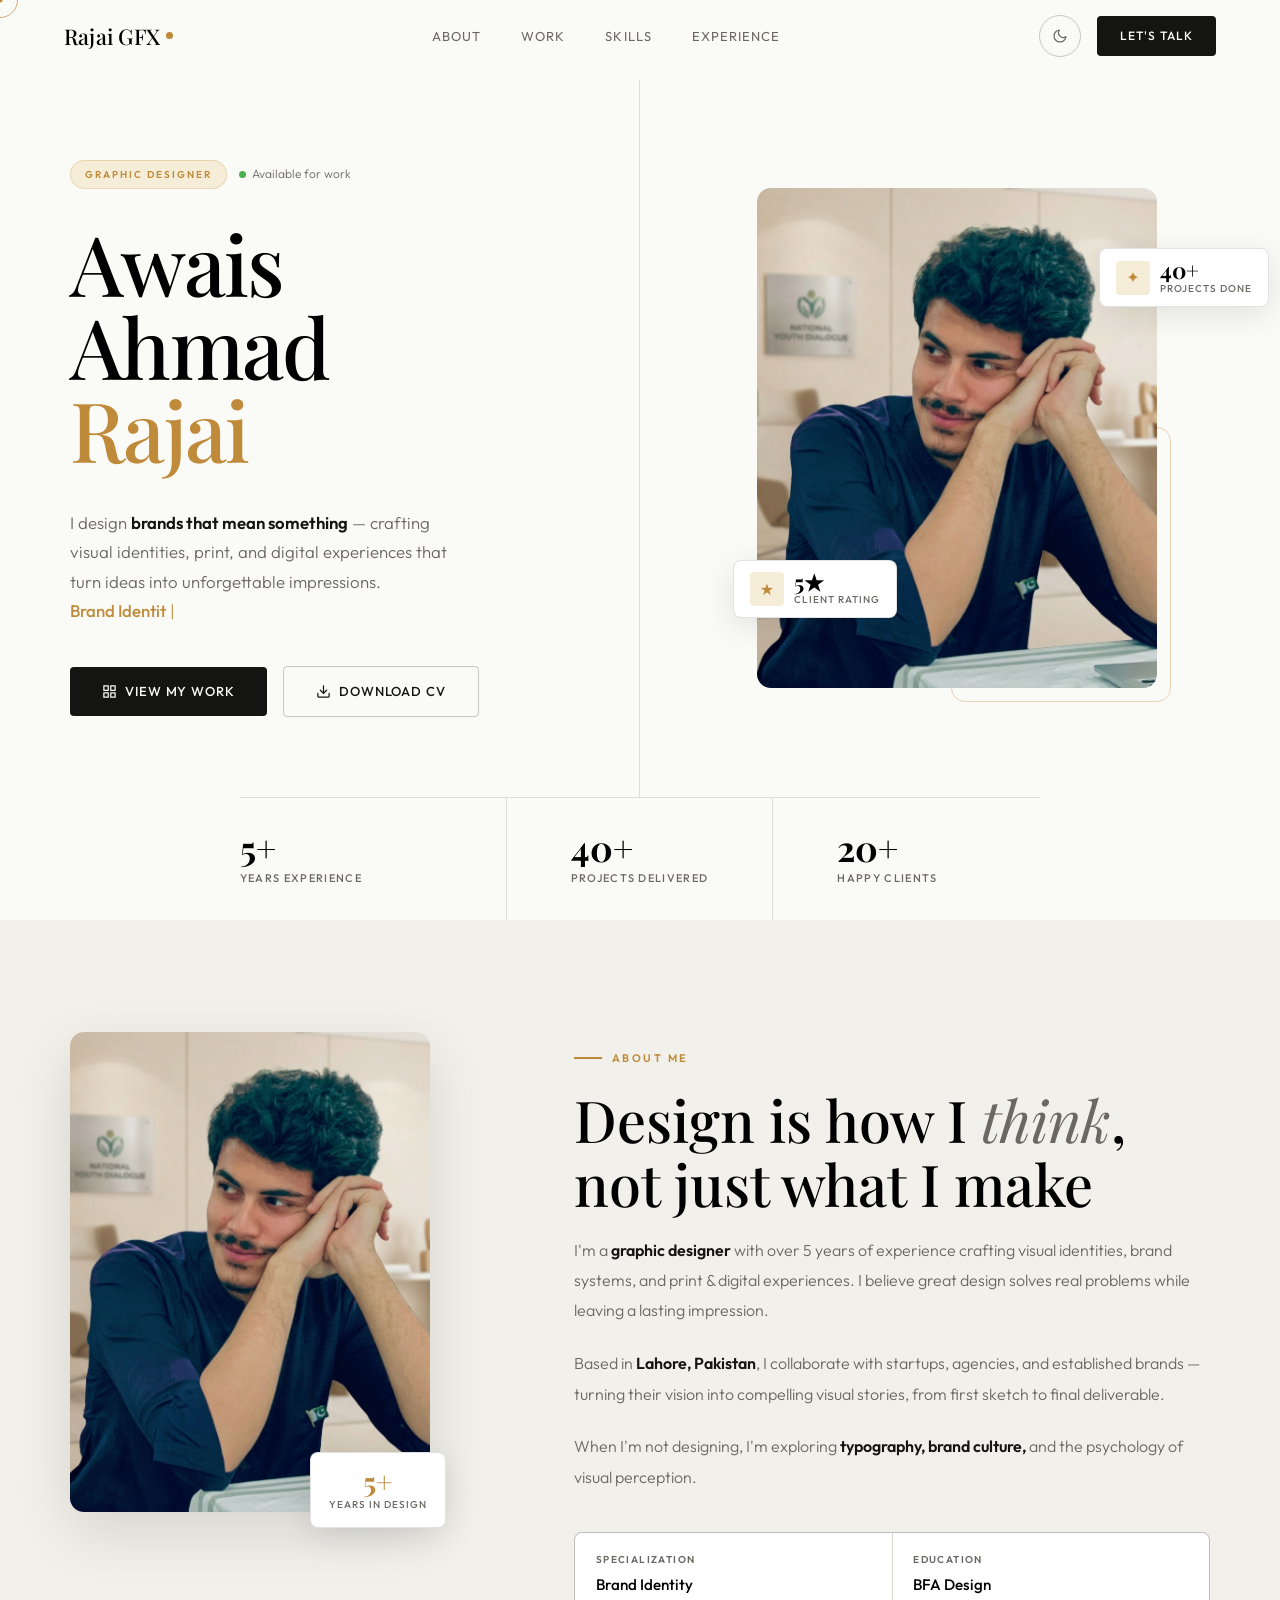
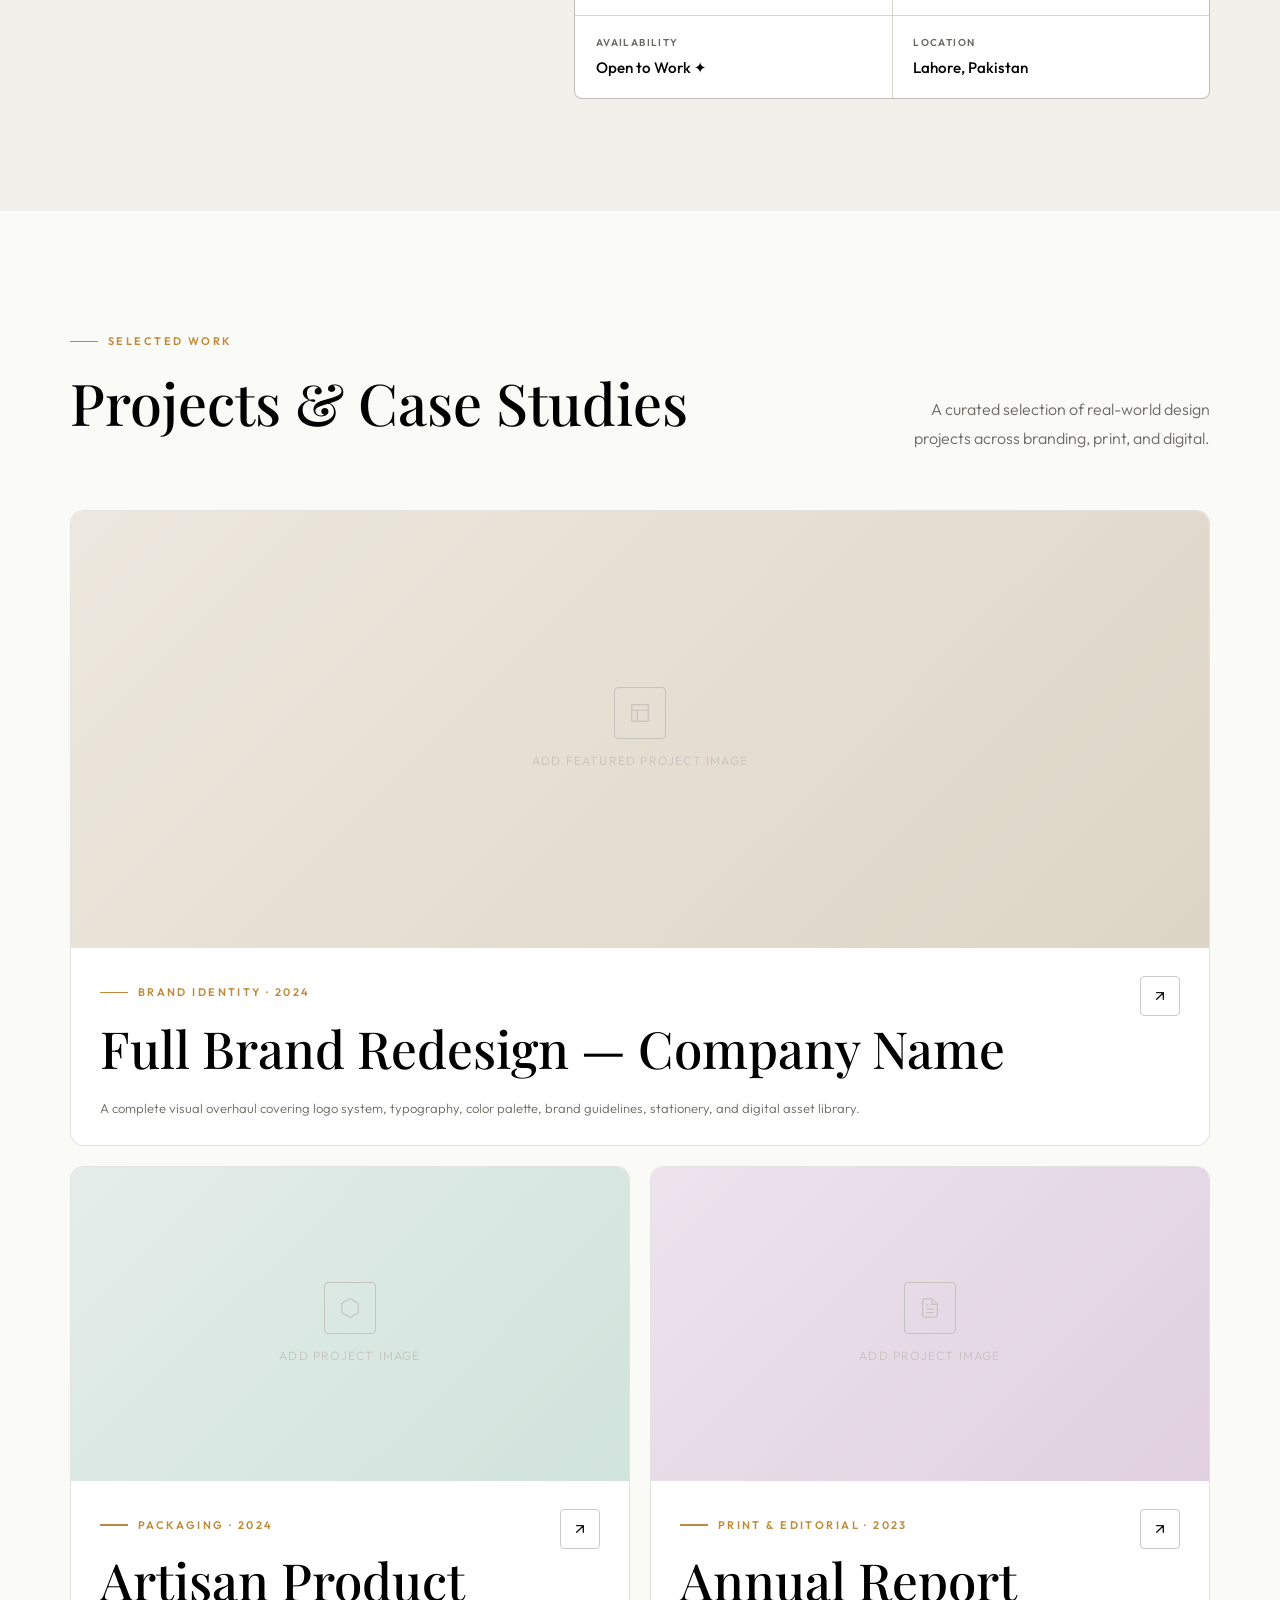
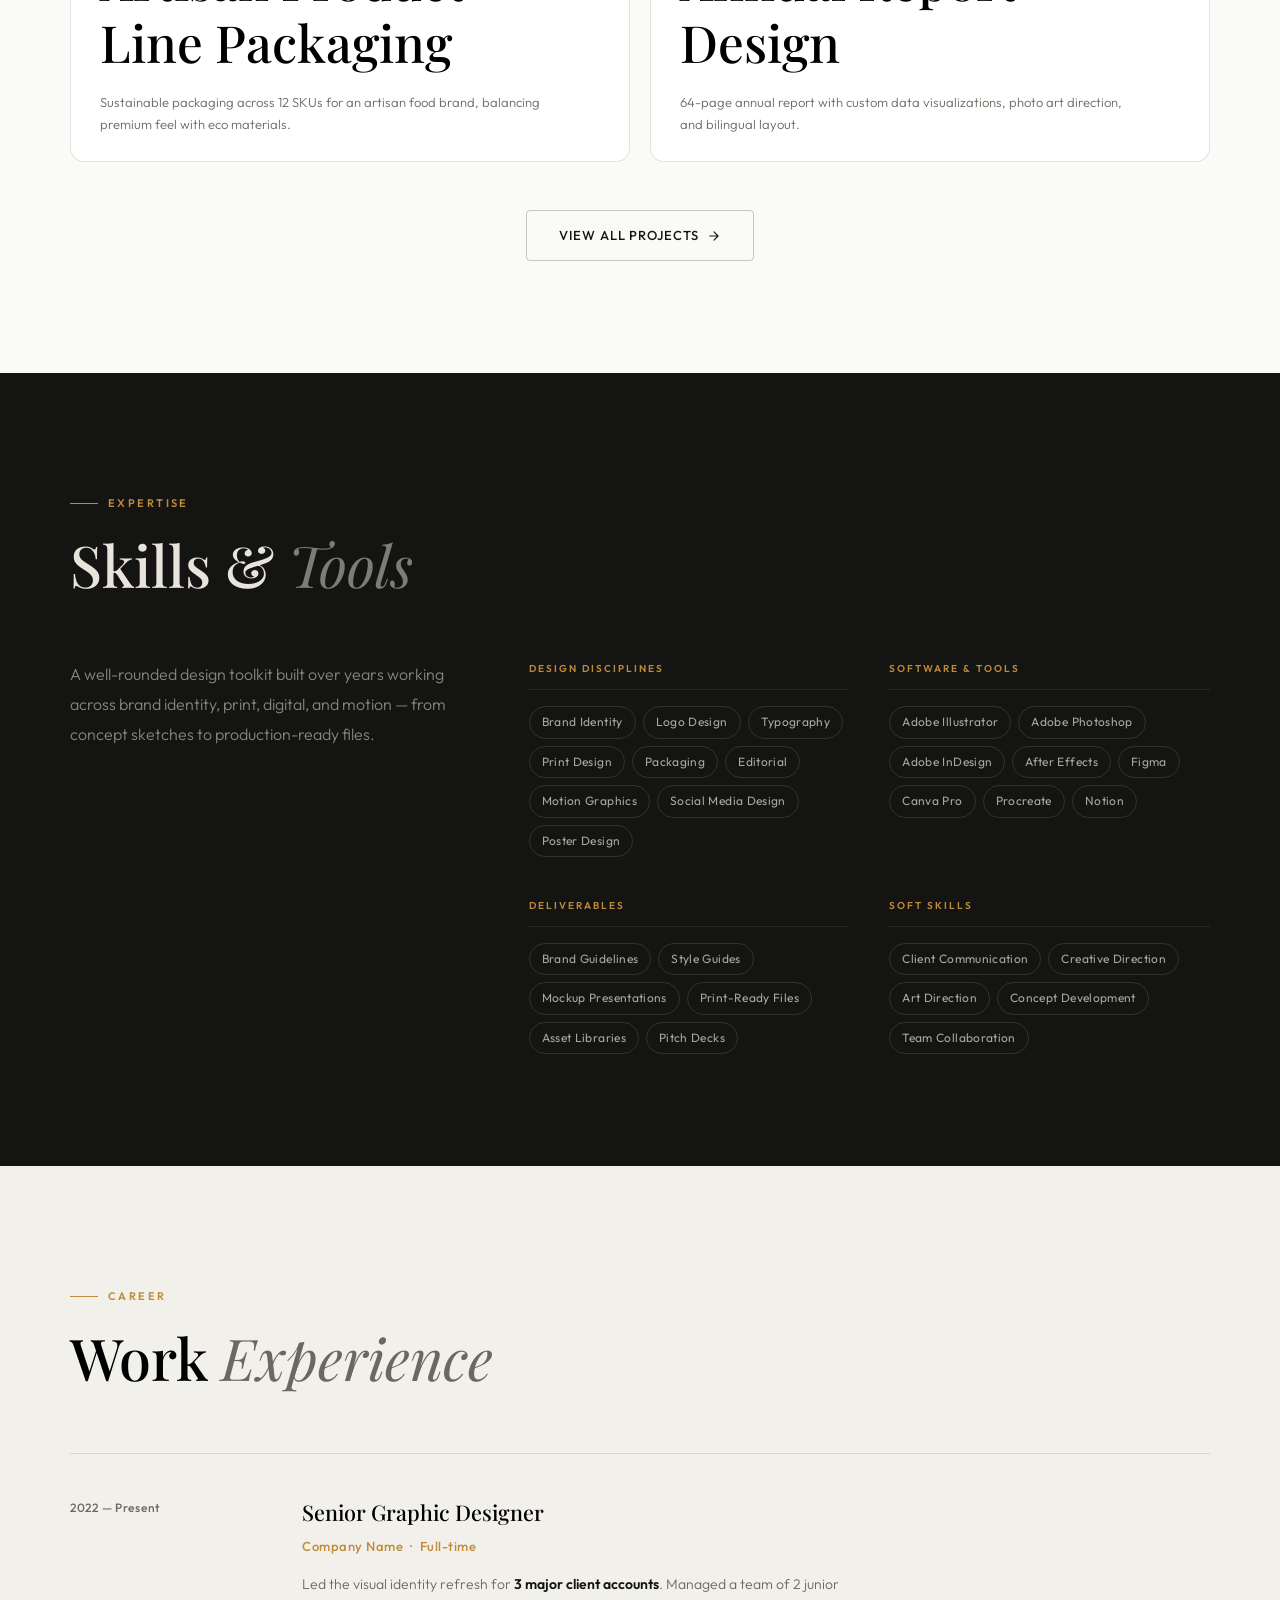
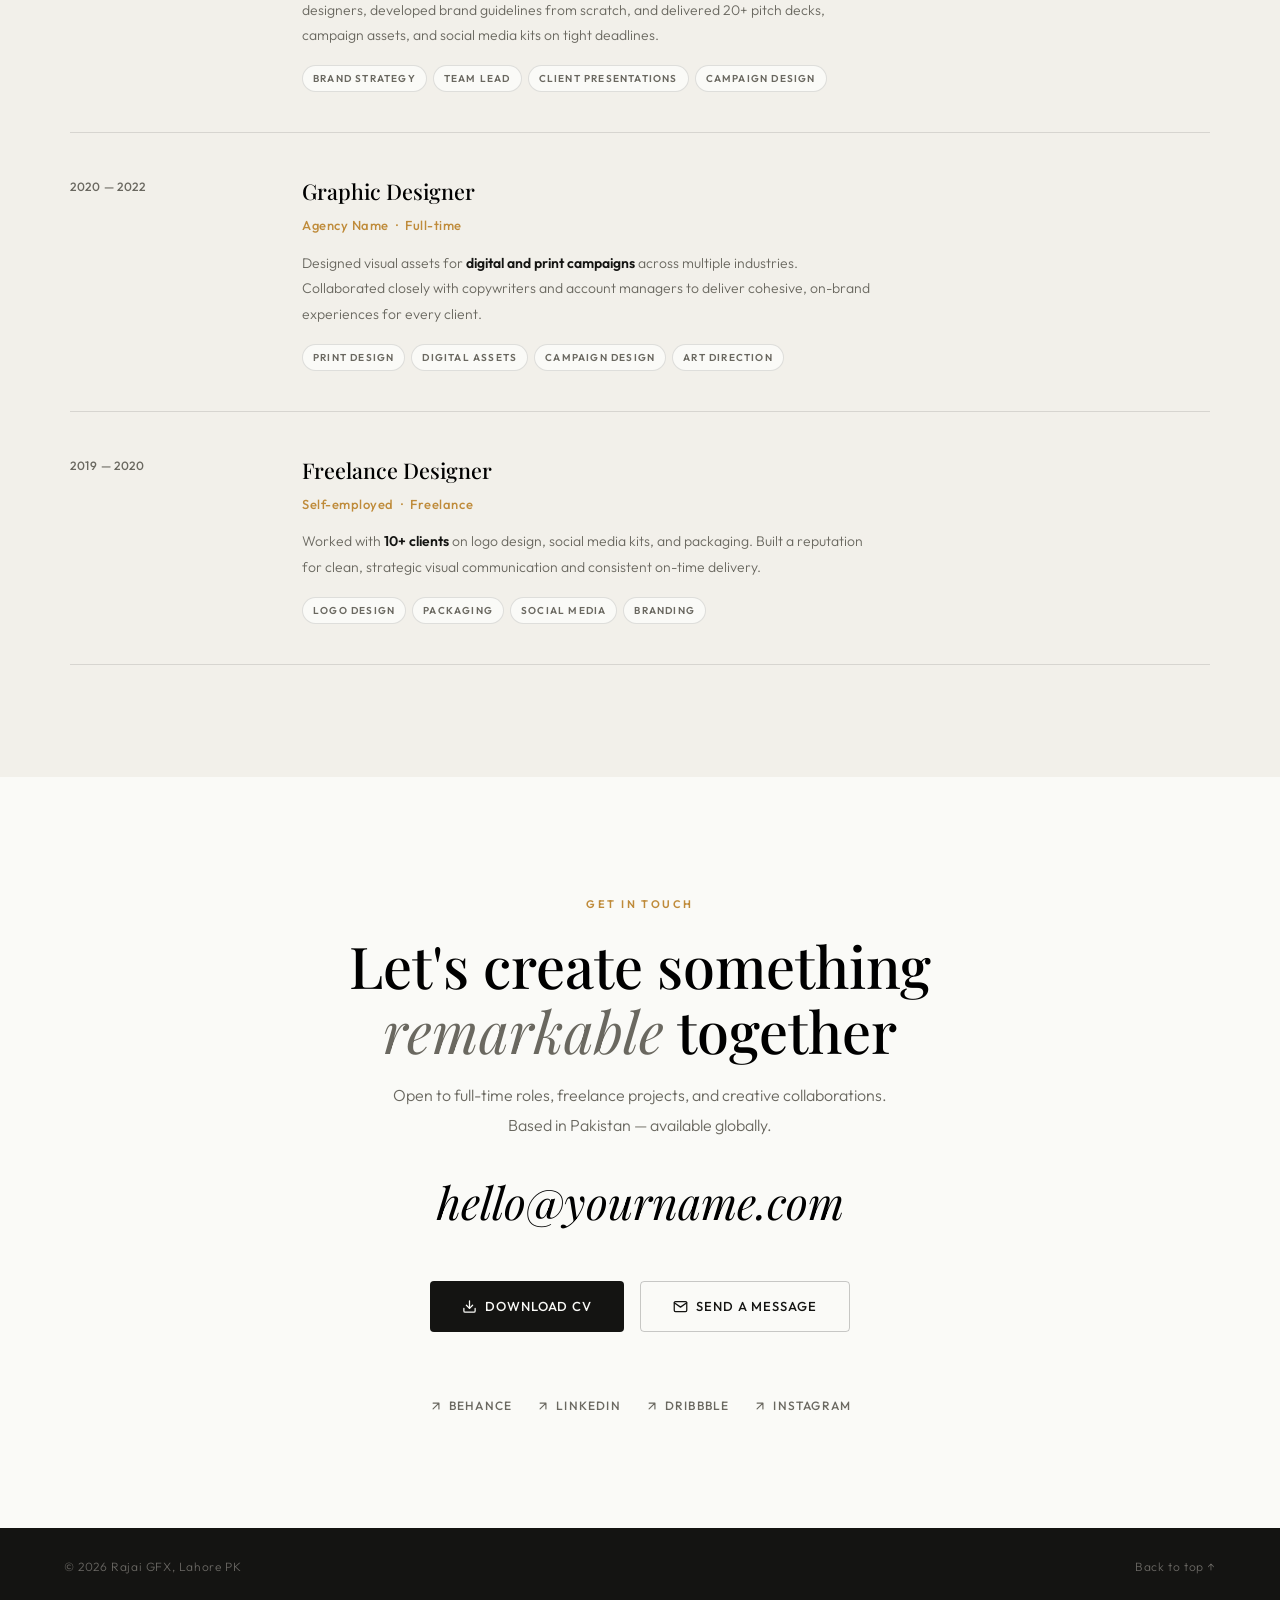
==== index.html @ 3e683891 "Add files via upload" ====
<!DOCTYPE html>
<html lang="en" data-theme="light">
<head>
  <meta charset="UTF-8" />
  <meta name="viewport" content="width=device-width, initial-scale=1.0" />
  <meta name="description" content="Portfolio of Rajai GFX — Graphic Designer specializing in Brand Identity, Print & Digital Design." />
  <title>Rajai GFX</title>
  <link rel="stylesheet" href="css/style.css" />
  <!-- Theme applied before paint to avoid flash -->
  <script>
    (function() {
      var saved = localStorage.getItem('portfolio-theme');
      var theme = saved || (window.matchMedia('(prefers-color-scheme: dark)').matches ? 'dark' : 'light');
      document.documentElement.setAttribute('data-theme', theme);
    })();
  </script>
</head>
<body>

  <!-- ── CUSTOM CURSOR ── -->
  <div class="cursor-ring" id="cursor-ring"></div>
  <div class="cursor-dot"  id="cursor-dot"></div>

  <!-- ── MOBILE NAV DRAWER ── -->
  <div class="mobile-nav" id="mobile-nav" role="dialog" aria-label="Navigation Menu">
    <a href="#about">About</a>
    <a href="#projects">Work</a>
    <a href="#skills">Skills</a>
    <a href="#experience">Experience</a>
    <a href="#contact">Contact</a>
  </div>

  <!-- ════════════════════════════════
       NAVBAR
  ════════════════════════════════ -->
  <nav id="navbar" role="navigation" aria-label="Main Navigation">
    <a href="#hero" class="nav-logo">
      Rajai GFX <span class="nav-logo-dot"></span>
    </a>

    <ul class="nav-links">
      <li><a href="#about">About</a></li>
      <li><a href="#projects">Work</a></li>
      <li><a href="#skills">Skills</a></li>
      <li><a href="#experience">Experience</a></li>
    </ul>

    <div class="nav-right">
      <!-- Dark / Light Toggle -->
      <button class="theme-toggle" id="theme-toggle" aria-label="Toggle dark and light mode">
        <!-- Sun icon (shown in dark mode to switch to light) -->
        <svg class="icon-sun" xmlns="http://www.w3.org/2000/svg" width="17" height="17"
          viewBox="0 0 24 24" fill="none" stroke="currentColor" stroke-width="1.8"
          stroke-linecap="round" stroke-linejoin="round">
          <circle cx="12" cy="12" r="5"/>
          <line x1="12" y1="1"  x2="12" y2="3"/>
          <line x1="12" y1="21" x2="12" y2="23"/>
          <line x1="4.22" y1="4.22"  x2="5.64" y2="5.64"/>
          <line x1="18.36" y1="18.36" x2="19.78" y2="19.78"/>
          <line x1="1"  y1="12" x2="3"  y2="12"/>
          <line x1="21" y1="12" x2="23" y2="12"/>
          <line x1="4.22" y1="19.78" x2="5.64" y2="18.36"/>
          <line x1="18.36" y1="5.64" x2="19.78" y2="4.22"/>
        </svg>
        <!-- Moon icon (shown in light mode to switch to dark) -->
        <svg class="icon-moon" xmlns="http://www.w3.org/2000/svg" width="16" height="16"
          viewBox="0 0 24 24" fill="none" stroke="currentColor" stroke-width="1.8"
          stroke-linecap="round" stroke-linejoin="round">
          <path d="M21 12.79A9 9 0 1 1 11.21 3 7 7 0 0 0 21 12.79z"/>
        </svg>
      </button>

      <a href="#contact" class="nav-cta">Let's Talk</a>

      <!-- Hamburger (mobile only) -->
      <button class="hamburger" id="hamburger" aria-label="Open navigation menu">
        <span></span>
        <span></span>
        <span></span>
      </button>
    </div>
  </nav>


  <!-- ════════════════════════════════
       HERO
  ════════════════════════════════ -->
  <section id="hero">
    <div class="hero-grid">

      <!-- Left: Content -->
      <div class="hero-content">
        <div class="hero-eyebrow">
          <span class="hero-badge">Graphic Designer</span>
          <span class="hero-available">
            <span class="hero-available-dot"></span>
            Available for work
          </span>
        </div>

        <h1 class="hero-name">
          Awais<br />
          Ahmad<br/>
          <span style="color:var(--accent);">Rajai</span>
        </h1>

        <p class="hero-role">
          <br/>I design <strong>brands that mean something</strong> —
          crafting visual identities, print, and digital experiences
          that turn ideas into unforgettable impressions.<br />
          <span id="hero-role-typed" style="color:var(--accent); font-weight:500;"></span>
          <span style="color:var(--accent); animation: blink 1s step-end infinite;">|</span>
        </p>

        <div class="hero-actions">
          <a href="projects/all-projects.html" class="btn-solid">
            <svg xmlns="http://www.w3.org/2000/svg" width="15" height="15" viewBox="0 0 24 24"
              fill="none" stroke="currentColor" stroke-width="2" stroke-linecap="round" stroke-linejoin="round">
              <rect x="3" y="3" width="7" height="7"/><rect x="14" y="3" width="7" height="7"/>
              <rect x="14" y="14" width="7" height="7"/><rect x="3" y="14" width="7" height="7"/>
            </svg>
            View My Work
          </a>
          <a href="YOUR_CV_LINK_HERE" class="btn-outline" download>
            <svg xmlns="http://www.w3.org/2000/svg" width="15" height="15" viewBox="0 0 24 24"
              fill="none" stroke="currentColor" stroke-width="2" stroke-linecap="round" stroke-linejoin="round">
              <path d="M21 15v4a2 2 0 0 1-2 2H5a2 2 0 0 1-2-2v-4"/>
              <polyline points="7 10 12 15 17 10"/>
              <line x1="12" y1="15" x2="12" y2="3"/>
            </svg>
            Download CV
          </a>
        </div>
      </div>

      <!-- Right: Visual + floating chips -->
      <div class="hero-visual">
        <div class="hero-photo-frame">
          <!-- Floating chip: top right -->
          <div class="hero-chip hero-chip-top">
            <div class="chip-icon">✦</div>
            <div>
              <div class="chip-number">40+</div>
              <div class="chip-label">Projects Done</div>
            </div>
          </div>

          <!-- Photo box -->
          <div class="hero-photo-box">
            <img src="images/hero-img.png" alt="Rajai's Image" style="width:100%;height:100%;object-fit:cover;">
          </div>

          <!-- Floating chip: bottom left -->
          <div class="hero-chip hero-chip-bottom">
            <div class="chip-icon">★</div>
            <div>
              <div class="chip-number">5★</div>
              <div class="chip-label">Client Rating</div>
            </div>
          </div>
        </div>
      </div>

    </div><!-- /.hero-grid -->

    <!-- Stats strip below grid -->
    <div class="hero-stats">
      <div class="hero-stat-item">
        <div class="stat-number" data-target="5" data-suffix="+">0+</div>
        <div class="stat-label">Years Experience</div>
      </div>
      <div class="hero-stat-item">
        <div class="stat-number" data-target="40" data-suffix="+">0+</div>
        <div class="stat-label">Projects Delivered</div>
      </div>
      <div class="hero-stat-item">
        <div class="stat-number" data-target="20" data-suffix="+">0+</div>
        <div class="stat-label">Happy Clients</div>
      </div>
    </div>
  </section>


  <!-- ════════════════════════════════
       ABOUT
  ════════════════════════════════ -->
  <section id="about">
    <div class="container">
      <div class="about-grid">

        <!-- Photo -->
        <div class="about-photo-wrap reveal">
          <div class="about-photo-img">
            <img src="images/hero-img.png" alt="About Your Name" style="width:100%;height:100%;object-fit:cover;">
          </div>
          <div class="about-photo-badge">
            <div class="big-num">5+</div>
            <div class="small-label">Years in Design</div>
          </div>
        </div>

        <!-- Text -->
        <div class="about-text-block">
          <div class="section-eyebrow reveal">About Me</div>
          <h2 class="section-heading reveal">
            Design is how I <em>think</em>,<br />not just what I make
          </h2>

          <p class="about-para reveal">
            I'm a <strong>graphic designer</strong> with over 5 years of experience crafting
            visual identities, brand systems, and print &amp; digital experiences.
            I believe great design solves real problems while leaving a lasting impression.
          </p>
          <p class="about-para reveal">
            Based in <strong>Lahore, Pakistan</strong>, I collaborate with startups, agencies, and
            established brands — turning their vision into compelling visual stories,
            from first sketch to final deliverable.
          </p>
          <p class="about-para reveal">
            When I'm not designing, I'm exploring <strong>typography, brand culture,</strong>
            and the psychology of visual perception.
          </p>

          <div class="about-highlights reveal-group">
            <div class="about-highlight reveal">
              <div class="ah-label">Specialization</div>
              <div class="ah-value">Brand Identity</div>
            </div>
            <div class="about-highlight reveal">
              <div class="ah-label">Education</div>
              <div class="ah-value">BFA Design</div>
            </div>
            <div class="about-highlight reveal">
              <div class="ah-label">Availability</div>
              <div class="ah-value">Open to Work ✦</div>
            </div>
            <div class="about-highlight reveal">
              <div class="ah-label">Location</div>
              <div class="ah-value">Lahore, Pakistan</div>
            </div>
          </div>
        </div>

      </div>
    </div>
  </section>


  <!-- ════════════════════════════════
       PROJECTS
  ════════════════════════════════ -->
  <section id="projects">
    <div class="container">
      <div class="projects-header">
        <div>
          <div class="section-eyebrow reveal">Selected Work</div>
          <h2 class="section-heading reveal">Projects &amp; Case Studies</h2>
        </div>
        <p class="section-sub reveal" style="max-width:320px; text-align:right;">
          A curated selection of real-world design projects across branding, print, and digital.
        </p>
      </div>

      <div class="projects-grid reveal-group">

        <!-- ── FEATURED PROJECT ── -->
        <div class="project-card project-card-featured reveal">
          <div class="project-thumb">
            <!-- REPLACE with: <img src="images/project1.jpg" alt="Project 1"> -->
            <div class="project-thumb-inner" style="background:linear-gradient(135deg,#EDE8DF,#DDD5C5);">
              <div class="project-thumb-icon">
                <svg xmlns="http://www.w3.org/2000/svg" width="22" height="22" viewBox="0 0 24 24"
                  fill="none" stroke="currentColor" stroke-width="1.3">
                  <rect x="3" y="3" width="18" height="18"/><path d="M3 9h18M9 21V9"/>
                </svg>
              </div>
              Add Featured Project Image
            </div>
            <div class="project-thumb-overlay"></div>
          </div>
          <div class="project-body">
            <div>
              <div class="project-category">Brand Identity · 2024</div>
              <div class="project-title">Full Brand Redesign — Company Name</div>
              <p class="project-desc">
                A complete visual overhaul covering logo system, typography, color palette,
                brand guidelines, stationery, and digital asset library.
              </p>
            </div>
            <div class="project-arrow-btn" aria-label="View project">
              <svg xmlns="http://www.w3.org/2000/svg" width="16" height="16" viewBox="0 0 24 24"
                fill="none" stroke="currentColor" stroke-width="2" stroke-linecap="round" stroke-linejoin="round">
                <path d="M7 17L17 7M7 7h10v10"/>
              </svg>
            </div>
          </div>
        </div>

        <!-- ── PROJECT 2 ── -->
        <div class="project-card reveal">
          <div class="project-thumb">
            <div class="project-thumb-inner" style="background:linear-gradient(135deg,#E4EDEA,#D0E3DC);">
              <div class="project-thumb-icon">
                <svg xmlns="http://www.w3.org/2000/svg" width="22" height="22" viewBox="0 0 24 24"
                  fill="none" stroke="currentColor" stroke-width="1.3">
                  <path d="M21 16V8a2 2 0 0 0-1-1.73l-7-4a2 2 0 0 0-2 0l-7 4A2 2 0 0 0 3 8v8a2 2 0 0 0 1 1.73l7 4a2 2 0 0 0 2 0l7-4A2 2 0 0 0 21 16z"/>
                </svg>
              </div>
              Add Project Image
            </div>
            <div class="project-thumb-overlay"></div>
          </div>
          <div class="project-body">
            <div>
              <div class="project-category">Packaging · 2024</div>
              <div class="project-title">Artisan Product Line Packaging</div>
              <p class="project-desc">Sustainable packaging across 12 SKUs for an artisan food brand, balancing premium feel with eco materials.</p>
            </div>
            <div class="project-arrow-btn" aria-label="View project">
              <svg xmlns="http://www.w3.org/2000/svg" width="16" height="16" viewBox="0 0 24 24"
                fill="none" stroke="currentColor" stroke-width="2" stroke-linecap="round" stroke-linejoin="round">
                <path d="M7 17L17 7M7 7h10v10"/>
              </svg>
            </div>
          </div>
        </div>

        <!-- ── PROJECT 3 ── -->
        <div class="project-card reveal">
          <div class="project-thumb">
            <div class="project-thumb-inner" style="background:linear-gradient(135deg,#EDE3ED,#E0D0E0);">
              <div class="project-thumb-icon">
                <svg xmlns="http://www.w3.org/2000/svg" width="22" height="22" viewBox="0 0 24 24"
                  fill="none" stroke="currentColor" stroke-width="1.3">
                  <path d="M14 2H6a2 2 0 0 0-2 2v16a2 2 0 0 0 2 2h12a2 2 0 0 0 2-2V8z"/>
                  <polyline points="14 2 14 8 20 8"/>
                  <line x1="16" y1="13" x2="8" y2="13"/>
                  <line x1="16" y1="17" x2="8" y2="17"/>
                  <polyline points="10 9 9 9 8 9"/>
                </svg>
              </div>
              Add Project Image
            </div>
            <div class="project-thumb-overlay"></div>
          </div>
          <div class="project-body">
            <div>
              <div class="project-category">Print &amp; Editorial · 2023</div>
              <div class="project-title">Annual Report Design</div>
              <p class="project-desc">64-page annual report with custom data visualizations, photo art direction, and bilingual layout.</p>
            </div>
            <div class="project-arrow-btn" aria-label="View project">
              <svg xmlns="http://www.w3.org/2000/svg" width="16" height="16" viewBox="0 0 24 24"
                fill="none" stroke="currentColor" stroke-width="2" stroke-linecap="round" stroke-linejoin="round">
                <path d="M7 17L17 7M7 7h10v10"/>
              </svg>
            </div>
          </div>
        </div>

      </div><!-- /.projects-grid -->

      <div class="projects-more-action reveal">
        <a href="projects/all-projects.html" class="btn-outline">
          View All Projects
          <svg xmlns="http://www.w3.org/2000/svg" width="14" height="14" viewBox="0 0 24 24"
            fill="none" stroke="currentColor" stroke-width="2" stroke-linecap="round" stroke-linejoin="round">
            <path d="M5 12h14M12 5l7 7-7 7"/>
          </svg>
        </a>
      </div>

    </div>
  </section>


  <!-- ════════════════════════════════
       SKILLS
  ════════════════════════════════ -->
  <section id="skills">
    <div class="container">
      <div class="section-eyebrow reveal">Expertise</div>
      <h2 class="section-heading reveal">Skills &amp; <em>Tools</em></h2>

      <div class="skills-layout">
        <div class="skills-intro-block">
          <p class="section-sub reveal" style="color:rgba(232,228,220,0.55);">
            A well-rounded design toolkit built over years working across brand identity,
            print, digital, and motion — from concept sketches to production-ready files.
          </p>
        </div>

        <div class="skills-tool-grid reveal-group">

          <div class="reveal">
            <div class="skill-group-title">Design Disciplines</div>
            <div class="skill-tags">
              <span class="skill-tag">Brand Identity</span>
              <span class="skill-tag">Logo Design</span>
              <span class="skill-tag">Typography</span>
              <span class="skill-tag">Print Design</span>
              <span class="skill-tag">Packaging</span>
              <span class="skill-tag">Editorial</span>
              <span class="skill-tag">Motion Graphics</span>
              <span class="skill-tag">Social Media Design</span>
              <span class="skill-tag">Poster Design</span>
            </div>
          </div>

          <div class="reveal">
            <div class="skill-group-title">Software &amp; Tools</div>
            <div class="skill-tags">
              <span class="skill-tag">Adobe Illustrator</span>
              <span class="skill-tag">Adobe Photoshop</span>
              <span class="skill-tag">Adobe InDesign</span>
              <span class="skill-tag">After Effects</span>
              <span class="skill-tag">Figma</span>
              <span class="skill-tag">Canva Pro</span>
              <span class="skill-tag">Procreate</span>
              <span class="skill-tag">Notion</span>
            </div>
          </div>

          <div class="reveal">
            <div class="skill-group-title">Deliverables</div>
            <div class="skill-tags">
              <span class="skill-tag">Brand Guidelines</span>
              <span class="skill-tag">Style Guides</span>
              <span class="skill-tag">Mockup Presentations</span>
              <span class="skill-tag">Print-Ready Files</span>
              <span class="skill-tag">Asset Libraries</span>
              <span class="skill-tag">Pitch Decks</span>
            </div>
          </div>

          <div class="reveal">
            <div class="skill-group-title">Soft Skills</div>
            <div class="skill-tags">
              <span class="skill-tag">Client Communication</span>
              <span class="skill-tag">Creative Direction</span>
              <span class="skill-tag">Art Direction</span>
              <span class="skill-tag">Concept Development</span>
              <span class="skill-tag">Team Collaboration</span>
            </div>
          </div>

        </div>
      </div>
    </div>
  </section>


  <!-- ════════════════════════════════
       EXPERIENCE
  ════════════════════════════════ -->
  <section id="experience">
    <div class="container">
      <div class="section-eyebrow reveal">Career</div>
      <h2 class="section-heading reveal">Work <em>Experience</em></h2>

      <div class="exp-list">

        <div class="exp-item reveal">
          <div class="exp-date">2022 — Present</div>
          <div>
            <div class="exp-role">Senior Graphic Designer</div>
            <div class="exp-company">Company Name &nbsp;·&nbsp; Full-time</div>
            <p class="exp-desc">
              Led the visual identity refresh for <strong>3 major client accounts</strong>.
              Managed a team of 2 junior designers, developed brand guidelines from scratch,
              and delivered 20+ pitch decks, campaign assets, and social media kits on tight deadlines.
            </p>
            <div class="exp-tags">
              <span class="exp-tag">Brand Strategy</span>
              <span class="exp-tag">Team Lead</span>
              <span class="exp-tag">Client Presentations</span>
              <span class="exp-tag">Campaign Design</span>
            </div>
          </div>
        </div>

        <div class="exp-item reveal">
          <div class="exp-date">2020 — 2022</div>
          <div>
            <div class="exp-role">Graphic Designer</div>
            <div class="exp-company">Agency Name &nbsp;·&nbsp; Full-time</div>
            <p class="exp-desc">
              Designed visual assets for <strong>digital and print campaigns</strong> across
              multiple industries. Collaborated closely with copywriters and account managers
              to deliver cohesive, on-brand experiences for every client.
            </p>
            <div class="exp-tags">
              <span class="exp-tag">Print Design</span>
              <span class="exp-tag">Digital Assets</span>
              <span class="exp-tag">Campaign Design</span>
              <span class="exp-tag">Art Direction</span>
            </div>
          </div>
        </div>

        <div class="exp-item reveal">
          <div class="exp-date">2019 — 2020</div>
          <div>
            <div class="exp-role">Freelance Designer</div>
            <div class="exp-company">Self-employed &nbsp;·&nbsp; Freelance</div>
            <p class="exp-desc">
              Worked with <strong>10+ clients</strong> on logo design, social media kits, and
              packaging. Built a reputation for clean, strategic visual communication
              and consistent on-time delivery.
            </p>
            <div class="exp-tags">
              <span class="exp-tag">Logo Design</span>
              <span class="exp-tag">Packaging</span>
              <span class="exp-tag">Social Media</span>
              <span class="exp-tag">Branding</span>
            </div>
          </div>
        </div>

      </div>
    </div>
  </section>


  <!-- ════════════════════════════════
       CONTACT
  ════════════════════════════════ -->
  <section id="contact">
    <div class="container">
      <div class="section-eyebrow reveal">Get In Touch</div>
      <h2 class="section-heading reveal" style="text-align:center;">
        Let's create something<br /><em>remarkable</em> together
      </h2>
      <p class="section-sub reveal" style="text-align:center; margin: 0.75rem auto 0;">
        Open to full-time roles, freelance projects, and creative collaborations.
        Based in Pakistan — available globally.
      </p>

      <a href="mailto:hello@yourname.com" class="contact-email-link reveal">
        hello@yourname.com
      </a>

      <div class="contact-actions reveal">
        <a href="YOUR_CV_LINK_HERE" class="btn-solid" download>
          <svg xmlns="http://www.w3.org/2000/svg" width="15" height="15" viewBox="0 0 24 24"
            fill="none" stroke="currentColor" stroke-width="2" stroke-linecap="round" stroke-linejoin="round">
            <path d="M21 15v4a2 2 0 0 1-2 2H5a2 2 0 0 1-2-2v-4"/>
            <polyline points="7 10 12 15 17 10"/>
            <line x1="12" y1="15" x2="12" y2="3"/>
          </svg>
          Download CV
        </a>
        <a href="mailto:hello@yourname.com" class="btn-outline">
          <svg xmlns="http://www.w3.org/2000/svg" width="15" height="15" viewBox="0 0 24 24"
            fill="none" stroke="currentColor" stroke-width="2" stroke-linecap="round" stroke-linejoin="round">
            <path d="M4 4h16c1.1 0 2 .9 2 2v12c0 1.1-.9 2-2 2H4c-1.1 0-2-.9-2-2V6c0-1.1.9-2 2-2z"/>
            <polyline points="22,6 12,13 2,6"/>
          </svg>
          Send a Message
        </a>
      </div>

      <div class="socials reveal">
        <a href="https://behance.net/yourprofile" class="social-link" target="_blank" rel="noopener">
          <svg xmlns="http://www.w3.org/2000/svg" width="14" height="14" viewBox="0 0 24 24"
            fill="none" stroke="currentColor" stroke-width="2" stroke-linecap="round" stroke-linejoin="round">
            <path d="M7 17L17 7M7 7h10v10"/>
          </svg>
          Behance
        </a>
        <a href="https://linkedin.com/in/yourprofile" class="social-link" target="_blank" rel="noopener">
          <svg xmlns="http://www.w3.org/2000/svg" width="14" height="14" viewBox="0 0 24 24"
            fill="none" stroke="currentColor" stroke-width="2" stroke-linecap="round" stroke-linejoin="round">
            <path d="M7 17L17 7M7 7h10v10"/>
          </svg>
          LinkedIn
        </a>
        <a href="https://dribbble.com/yourprofile" class="social-link" target="_blank" rel="noopener">
          <svg xmlns="http://www.w3.org/2000/svg" width="14" height="14" viewBox="0 0 24 24"
            fill="none" stroke="currentColor" stroke-width="2" stroke-linecap="round" stroke-linejoin="round">
            <path d="M7 17L17 7M7 7h10v10"/>
          </svg>
          Dribbble
        </a>
        <a href="https://instagram.com/yourprofile" class="social-link" target="_blank" rel="noopener">
          <svg xmlns="http://www.w3.org/2000/svg" width="14" height="14" viewBox="0 0 24 24"
            fill="none" stroke="currentColor" stroke-width="2" stroke-linecap="round" stroke-linejoin="round">
            <path d="M7 17L17 7M7 7h10v10"/>
          </svg>
          Instagram
        </a>
      </div>

    </div>
  </section>


  <!-- ════════════════════════════════
       FOOTER
  ════════════════════════════════ -->
  <footer>
    <span>© <span id="footer-year"></span> Rajai GFX, Lahore PK</span>
    <a href="#hero">Back to top ↑</a>
  </footer>

  <style>
    @keyframes blink {
      0%, 100% { opacity: 1; }
      50%       { opacity: 0; }
    }
  </style>

  <script src="js/main.js"></script>
</body>
</html>
---- css/style.css ----
/* ============================================================
   PORTFOLIO — style.css
   Designer: Rajai GFX
   Fonts: Playfair Display (serif) + Outfit (sans)
   ============================================================ */

/* ── GOOGLE FONTS ── */
@import url('https://fonts.googleapis.com/css2?family=Playfair+Display:ital,wght@0,400;0,500;0,700;1,400;1,500&family=Outfit:wght@300;400;500;600&display=swap');

/* ── CSS RESET ── */
*, *::before, *::after {
  box-sizing: border-box;
  margin: 0;
  padding: 0;
}

/* ── CSS VARIABLES — LIGHT MODE ── */
:root {
  --bg-primary:    #FAFAF7;
  --bg-secondary:  #F2F0EA;
  --bg-card:       #FFFFFF;
  --bg-dark:       #141412;
  --ink:           #141412;
  --ink-strong:    #000000;
  --ink-muted:     #6A6860;
  --ink-faint:     #C5C3BC;
  --accent:        #BF8B3A;
  --accent-hover:  #A37530;
  --accent-light:  #F5EDD8;
  --border:        rgba(20, 20, 18, 0.12);
  --border-strong: rgba(20, 20, 18, 0.22);

  --serif: 'Playfair Display', Georgia, serif;
  --sans:  'Outfit', system-ui, sans-serif;

  --radius-sm: 4px;
  --radius-md: 8px;
  --radius-lg: 14px;

  --shadow-sm: 0 2px 12px rgba(0,0,0,0.06);
  --shadow-md: 0 8px 32px rgba(0,0,0,0.10);
  --shadow-lg: 0 20px 60px rgba(0,0,0,0.12);

  --transition: 0.3s cubic-bezier(0.25, 0.46, 0.45, 0.94);
  --transition-fast: 0.18s ease;
}

/* ── DARK MODE VARIABLES ── */
[data-theme="dark"] {
  --bg-primary:    #111110;
  --bg-secondary:  #1A1918;
  --bg-card:       #1E1D1B;
  --bg-dark:       #0A0A09;
  --ink:           #E8E4DC;
  --ink-strong:    #F5F2EC;
  --ink-muted:     #9A9790;
  --ink-faint:     #3A3936;
  --accent:        #D4A052;
  --accent-hover:  #E8B866;
  --accent-light:  #2A2218;
  --border:        rgba(232, 228, 220, 0.10);
  --border-strong: rgba(232, 228, 220, 0.20);

  --shadow-sm: 0 2px 12px rgba(0,0,0,0.30);
  --shadow-md: 0 8px 32px rgba(0,0,0,0.40);
  --shadow-lg: 0 20px 60px rgba(0,0,0,0.50);
}

/* ── BASE ── */
html {
  scroll-behavior: smooth;
  font-size: 16px;
}

body {
  background-color: var(--bg-primary);
  color: var(--ink);
  font-family: var(--sans);
  font-weight: 300;
  line-height: 1.7;
  transition: background-color 0.4s var(--transition), color 0.4s var(--transition);
  overflow-x: hidden;
  cursor: none;
}

img {
  max-width: 100%;
  display: block;
}

a {
  text-decoration: none;
  color: inherit;
}

/* ── CUSTOM CURSOR ── */
.cursor-ring {
  position: fixed;
  top: 0; left: 0;
  width: 36px;
  height: 36px;
  border: 1.5px solid var(--accent);
  border-radius: 50%;
  pointer-events: none;
  z-index: 9999;
  transform: translate(-50%, -50%);
  transition: width 0.25s, height 0.25s, background 0.2s, opacity 0.2s;
  opacity: 0.7;
}
.cursor-dot {
  position: fixed;
  top: 0; left: 0;
  width: 5px;
  height: 5px;
  background: var(--accent);
  border-radius: 50%;
  pointer-events: none;
  z-index: 9999;
  transform: translate(-50%, -50%);
}
.cursor-ring.hovering {
  width: 56px;
  height: 56px;
  background: rgba(191, 139, 58, 0.10);
  opacity: 1;
}

/* ── NAV ── */
#navbar {
  position: fixed;
  top: 0; left: 0; right: 0;
  z-index: 500;
  padding: 0 5vw;
  height: 72px;
  display: flex;
  align-items: center;
  justify-content: space-between;
  background: transparent;
  transition: background var(--transition), box-shadow var(--transition), height var(--transition);
}

#navbar.scrolled {
  background: var(--bg-primary);
  box-shadow: var(--shadow-sm);
  height: 62px;
}

.nav-logo {
  font-family: var(--serif);
  font-size: 1.35rem;
  font-weight: 500;
  color: var(--ink-strong);
  letter-spacing: 0.01em;
  display: flex;
  align-items: center;
  gap: 6px;
}

.nav-logo-dot {
  width: 7px;
  height: 7px;
  background: var(--accent);
  border-radius: 50%;
  display: inline-block;
}

.nav-links {
  display: flex;
  align-items: center;
  gap: 2.5rem;
  list-style: none;
}

.nav-links a {
  font-size: 13px;
  font-weight: 400;
  letter-spacing: 0.08em;
  text-transform: uppercase;
  color: var(--ink-muted);
  position: relative;
  padding-bottom: 3px;
  transition: color var(--transition-fast);
  cursor: none;
}

.nav-links a::after {
  content: '';
  position: absolute;
  bottom: 0; left: 0;
  width: 0; height: 1px;
  background: var(--accent);
  transition: width var(--transition);
}

.nav-links a:hover,
.nav-links a.active {
  color: var(--ink);
}

.nav-links a:hover::after,
.nav-links a.active::after {
  width: 100%;
}

.nav-right {
  display: flex;
  align-items: center;
  gap: 1rem;
}

/* Theme toggle button */
.theme-toggle {
  width: 42px;
  height: 42px;
  border: 1px solid var(--border-strong);
  background: transparent;
  border-radius: 50%;
  cursor: none;
  display: flex;
  align-items: center;
  justify-content: center;
  color: var(--ink-muted);
  transition: all var(--transition-fast);
  position: relative;
  overflow: hidden;
}

.theme-toggle:hover {
  border-color: var(--accent);
  color: var(--accent);
}

.theme-toggle .icon-sun,
.theme-toggle .icon-moon {
  position: absolute;
  transition: transform 0.4s, opacity 0.4s;
  font-size: 16px;
}

[data-theme="dark"] .theme-toggle .icon-sun { transform: translateY(0); opacity: 1; }
[data-theme="dark"] .theme-toggle .icon-moon { transform: translateY(20px); opacity: 0; }
[data-theme="light"] .theme-toggle .icon-sun { transform: translateY(-20px); opacity: 0; }
[data-theme="light"] .theme-toggle .icon-moon { transform: translateY(0); opacity: 1; }

.nav-cta {
  font-size: 12px;
  font-weight: 500;
  letter-spacing: 0.1em;
  text-transform: uppercase;
  color: var(--bg-card);
  background: var(--ink);
  padding: 0.6rem 1.4rem;
  border-radius: var(--radius-sm);
  transition: background var(--transition-fast), transform var(--transition-fast);
}

.nav-cta:hover {
  background: var(--accent);
  transform: translateY(-1px);
}

/* Hamburger (mobile) */
.hamburger {
  display: none;
  flex-direction: column;
  gap: 5px;
  background: none;
  border: none;
  cursor: none;
  padding: 4px;
}

.hamburger span {
  display: block;
  width: 24px;
  height: 1.5px;
  background: var(--ink);
  transition: transform var(--transition), opacity var(--transition);
}

.hamburger.open span:nth-child(1) { transform: translateY(6.5px) rotate(45deg); }
.hamburger.open span:nth-child(2) { opacity: 0; }
.hamburger.open span:nth-child(3) { transform: translateY(-6.5px) rotate(-45deg); }

/* Mobile nav drawer */
.mobile-nav {
  display: none;
  position: fixed;
  inset: 0;
  z-index: 400;
  background: var(--bg-primary);
  flex-direction: column;
  align-items: center;
  justify-content: center;
  gap: 2.5rem;
  opacity: 0;
  pointer-events: none;
  transition: opacity var(--transition);
}

.mobile-nav.open {
  opacity: 1;
  pointer-events: all;
}

.mobile-nav a {
  font-family: var(--serif);
  font-size: 2.5rem;
  font-weight: 400;
  color: var(--ink);
  transition: color var(--transition-fast);
}

.mobile-nav a:hover { color: var(--accent); }

/* ── SECTION SHARED ── */
section {
  padding: 7rem 5vw;
}

.container {
  max-width: 1140px;
  margin: 0 auto;
}

.section-eyebrow {
  display: inline-flex;
  align-items: center;
  gap: 10px;
  font-size: 11px;
  font-weight: 600;
  letter-spacing: 0.22em;
  text-transform: uppercase;
  color: var(--accent);
  margin-bottom: 1.2rem;
}

.section-eyebrow::before {
  content: '';
  display: block;
  width: 28px;
  height: 1.5px;
  background: var(--accent);
  flex-shrink: 0;
}

.section-heading {
  font-family: var(--serif);
  font-size: clamp(2rem, 4.5vw, 3.6rem);
  font-weight: 500;
  line-height: 1.12;
  color: var(--ink-strong);
  margin-bottom: 1.2rem;
}

.section-heading em {
  font-style: italic;
  font-weight: 400;
  color: var(--ink-muted);
}

.section-sub {
  font-size: 1rem;
  color: var(--ink-muted);
  line-height: 1.85;
  max-width: 520px;
}

/* ── SCROLL REVEAL ── */
.reveal {
  opacity: 0;
  transform: translateY(28px);
  transition: opacity 0.75s cubic-bezier(0.22, 1, 0.36, 1),
              transform 0.75s cubic-bezier(0.22, 1, 0.36, 1);
}

.reveal.visible {
  opacity: 1;
  transform: translateY(0);
}

/* Staggered delays for child elements */
.reveal-group > *:nth-child(1) { transition-delay: 0s; }
.reveal-group > *:nth-child(2) { transition-delay: 0.08s; }
.reveal-group > *:nth-child(3) { transition-delay: 0.16s; }
.reveal-group > *:nth-child(4) { transition-delay: 0.24s; }
.reveal-group > *:nth-child(5) { transition-delay: 0.32s; }
.reveal-group > *:nth-child(6) { transition-delay: 0.40s; }

/* ── HERO ── */
#hero {
  min-height: 100vh;
  padding: 0 5vw;
  display: flex;
  flex-direction: column;
  align-items: stretch;
  overflow: hidden;
  position: relative;
}

.hero-grid {
  display: grid;
  grid-template-columns: 1fr 1fr;
  width: 100%;
  max-width: 1140px;
  margin: 0 auto;
  padding-top: 80px;
  gap: 0;
  flex: 1;
}

/* Left column */
.hero-content {
  display: flex;
  flex-direction: column;
  justify-content: center;
  padding: 5rem 4rem 5rem 0;
  border-right: 1px solid var(--border);
}

.hero-eyebrow {
  display: flex;
  align-items: center;
  gap: 12px;
  margin-bottom: 2rem;
  opacity: 0;
  animation: fadeSlideUp 0.7s cubic-bezier(0.22,1,0.36,1) 0.2s forwards;
}

.hero-badge {
  display: inline-block;
  font-size: 10px;
  font-weight: 600;
  letter-spacing: 0.2em;
  text-transform: uppercase;
  color: var(--accent);
  background: var(--accent-light);
  border: 1px solid rgba(191,139,58,0.25);
  padding: 5px 14px;
  border-radius: 100px;
}

.hero-available {
  display: flex;
  align-items: center;
  gap: 6px;
  font-size: 12px;
  color: var(--ink-muted);
}

.hero-available-dot {
  width: 7px;
  height: 7px;
  background: #4CAF50;
  border-radius: 50%;
  animation: pulse-green 2s infinite;
}

@keyframes pulse-green {
  0%, 100% { box-shadow: 0 0 0 0 rgba(76,175,80,0.4); }
  50%       { box-shadow: 0 0 0 5px rgba(76,175,80,0); }
}

.hero-name {
  font-family: var(--serif);
  font-size: clamp(3.2rem, 6.5vw, 6.5rem);
  font-weight: 500;
  line-height: 1.0;
  letter-spacing: -0.02em;
  color: var(--ink-strong);
  margin-bottom: 0.5rem;
  opacity: 0;
  animation: fadeSlideUp 0.8s cubic-bezier(0.22,1,0.36,1) 0.35s forwards;
}

.hero-name-italic {
  font-style: italic;
  font-weight: 400;
  color: var(--ink-muted);
  display: block;
}

.hero-role {
  font-size: 1.05rem;
  color: var(--ink-muted);
  margin-bottom: 2.5rem;
  line-height: 1.75;
  max-width: 400px;
  opacity: 0;
  animation: fadeSlideUp 0.8s cubic-bezier(0.22,1,0.36,1) 0.5s forwards;
}

.hero-role strong {
  color: var(--ink);
  font-weight: 600;
}

.hero-actions {
  display: flex;
  gap: 1rem;
  align-items: center;
  flex-wrap: wrap;
  opacity: 0;
  animation: fadeSlideUp 0.8s cubic-bezier(0.22,1,0.36,1) 0.65s forwards;
}

.btn-solid {
  display: inline-flex;
  align-items: center;
  gap: 8px;
  background: var(--ink);
  color: var(--bg-primary);
  font-family: var(--sans);
  font-size: 13px;
  font-weight: 500;
  letter-spacing: 0.07em;
  text-transform: uppercase;
  padding: 0.85rem 2rem;
  border-radius: var(--radius-sm);
  border: none;
  cursor: none;
  transition: background var(--transition-fast), transform var(--transition-fast), box-shadow var(--transition-fast);
}

.btn-solid:hover {
  background: var(--accent);
  transform: translateY(-2px);
  box-shadow: 0 8px 24px rgba(191,139,58,0.3);
}

.btn-outline {
  display: inline-flex;
  align-items: center;
  gap: 8px;
  background: transparent;
  color: var(--ink);
  font-family: var(--sans);
  font-size: 13px;
  font-weight: 500;
  letter-spacing: 0.07em;
  text-transform: uppercase;
  padding: 0.85rem 2rem;
  border-radius: var(--radius-sm);
  border: 1px solid var(--border-strong);
  cursor: none;
  transition: border-color var(--transition-fast), color var(--transition-fast), transform var(--transition-fast);
}

.btn-outline:hover {
  border-color: var(--accent);
  color: var(--accent);
  transform: translateY(-2px);
}

/* Right column (hero visual) */
.hero-visual {
  display: flex;
  flex-direction: column;
  justify-content: center;
  padding: 5rem 0 5rem 4rem;
  position: relative;
}

.hero-photo-frame {
  position: relative;
  width: 100%;
  max-width: 400px;
  margin: 0 auto;
}

.hero-photo-box {
  aspect-ratio: 4/5;
  background: var(--bg-secondary);
  border-radius: var(--radius-lg);
  overflow: hidden;
  position: relative;
  display: flex;
  align-items: center;
  justify-content: center;
}

.photo-placeholder {
  display: flex;
  flex-direction: column;
  align-items: center;
  gap: 12px;
  color: var(--ink-faint);
}

.photo-placeholder-icon {
  width: 52px;
  height: 52px;
  border: 1.5px solid var(--ink-faint);
  border-radius: 50%;
  display: flex;
  align-items: center;
  justify-content: center;
}

.photo-placeholder p {
  font-size: 11px;
  letter-spacing: 0.12em;
  text-transform: uppercase;
}

/* Decorative accent corner */
.hero-photo-frame::before {
  content: '';
  position: absolute;
  bottom: -14px;
  right: -14px;
  width: 55%;
  height: 55%;
  border: 1.5px solid var(--accent);
  border-radius: var(--radius-lg);
  z-index: -1;
  opacity: 0.35;
}

/* Floating stat chips */
.hero-chip {
  position: absolute;
  background: var(--bg-card);
  border: 1px solid var(--border);
  border-radius: var(--radius-md);
  padding: 10px 16px;
  box-shadow: var(--shadow-md);
  display: flex;
  align-items: center;
  gap: 10px;
  animation: float 4s ease-in-out infinite;
  z-index: 10;
}

.hero-chip:nth-child(2) { animation-delay: 0.5s; }
.hero-chip:nth-child(3) { animation-delay: 1.2s; }

@keyframes float {
  0%, 100% { transform: translateY(0); }
  50%       { transform: translateY(-7px); }
}

.hero-chip-top {
  top: 12%;
  right: -28%;
}

.hero-chip-bottom {
  bottom: 14%;
  left: -6%;
}

.chip-number {
  font-family: var(--serif);
  font-size: 1.4rem;
  font-weight: 700;
  color: var(--ink-strong);
  line-height: 1;
}

.chip-label {
  font-size: 10px;
  font-weight: 500;
  letter-spacing: 0.1em;
  text-transform: uppercase;
  color: var(--ink-muted);
  line-height: 1.4;
}

.chip-icon {
  width: 34px;
  height: 34px;
  background: var(--accent-light);
  border-radius: var(--radius-sm);
  display: flex;
  align-items: center;
  justify-content: center;
  color: var(--accent);
  font-size: 16px;
  flex-shrink: 0;
}

@keyframes fadeSlideUp {
  from { opacity: 0; transform: translateY(22px); }
  to   { opacity: 1; transform: translateY(0); }
}

/* Stats strip */
.hero-stats {
  border-top: 1px solid var(--border);
  display: grid;
  grid-template-columns: repeat(3, 1fr);
  max-width: 1140px;
  margin: 0 auto;
  opacity: 0;
  animation: fadeSlideUp 0.8s cubic-bezier(0.22,1,0.36,1) 0.9s forwards;
}

.hero-stat-item {
  padding: 2rem 5vw 2rem 0;
  border-right: 1px solid var(--border);
}

.hero-stat-item:last-child { border-right: none; }

.hero-stat-item:not(:first-child) {
  padding-left: 5vw;
}

.stat-number {
  font-family: var(--serif);
  font-size: 2.2rem;
  font-weight: 700;
  color: var(--ink-strong);
  line-height: 1;
  margin-bottom: 4px;
}

.stat-label {
  font-size: 11px;
  font-weight: 500;
  letter-spacing: 0.12em;
  text-transform: uppercase;
  color: var(--ink-muted);
}

/* ── ABOUT ── */
#about {
  background: var(--bg-secondary);
}

.about-grid {
  display: grid;
  grid-template-columns: 1fr 1.5fr;
  gap: 5rem;
  align-items: start;
}

.about-photo-wrap {
  position: relative;
  max-width: 360px;
}

.about-photo-img {
  width: 100%;
  aspect-ratio: 3/4;
  background: var(--bg-card);
  border-radius: var(--radius-lg);
  overflow: hidden;
  display: flex;
  align-items: center;
  justify-content: center;
  box-shadow: var(--shadow-lg);
}

.about-photo-badge {
  position: absolute;
  bottom: -16px;
  right: -16px;
  background: var(--bg-card);
  border: 1px solid var(--border);
  border-radius: var(--radius-md);
  padding: 14px 18px;
  box-shadow: var(--shadow-md);
  text-align: center;
}

.about-photo-badge .big-num {
  font-family: var(--serif);
  font-size: 1.8rem;
  font-weight: 700;
  color: var(--accent);
  line-height: 1;
}

.about-photo-badge .small-label {
  font-size: 10px;
  font-weight: 500;
  letter-spacing: 0.1em;
  text-transform: uppercase;
  color: var(--ink-muted);
}

.about-text-block {
  padding-top: 0.5rem;
}

.about-para {
  font-size: 1rem;
  color: var(--ink-muted);
  line-height: 1.9;
  margin-bottom: 1.4rem;
}

.about-para strong {
  color: var(--ink);
  font-weight: 600;
}

.about-para:last-of-type { margin-bottom: 0; }

.about-highlights {
  display: grid;
  grid-template-columns: 1fr 1fr;
  gap: 1px;
  margin-top: 2.5rem;
  background: var(--border);
  border: 1px solid var(--border);
  border-radius: var(--radius-md);
  overflow: hidden;
}

.about-highlight {
  background: var(--bg-card);
  padding: 1.1rem 1.3rem;
  transition: background var(--transition-fast);
}

.about-highlight:hover { background: var(--bg-primary); }

.ah-label {
  font-size: 10px;
  font-weight: 600;
  letter-spacing: 0.14em;
  text-transform: uppercase;
  color: var(--ink-muted);
  margin-bottom: 4px;
}

.ah-value {
  font-size: 0.95rem;
  font-weight: 500;
  color: var(--ink-strong);
}

/* ── PROJECTS ── */
#projects {
  background: var(--bg-primary);
}

.projects-header {
  display: flex;
  justify-content: space-between;
  align-items: flex-end;
  margin-bottom: 3.5rem;
  gap: 2rem;
  flex-wrap: wrap;
}

.projects-grid {
  display: grid;
  grid-template-columns: 1fr 1fr;
  gap: 20px;
}

/* Featured card spans full width */
.project-card-featured {
  grid-column: 1 / -1;
}

.project-card {
  background: var(--bg-card);
  border-radius: var(--radius-lg);
  overflow: hidden;
  border: 1px solid var(--border);
  transition: transform var(--transition), box-shadow var(--transition), border-color var(--transition);
  display: flex;
  flex-direction: column;
}

.project-card:hover {
  transform: translateY(-5px);
  box-shadow: var(--shadow-lg);
  border-color: var(--accent);
}

.project-thumb {
  position: relative;
  overflow: hidden;
  background: var(--bg-secondary);
}

.project-card-featured .project-thumb {
  aspect-ratio: 2.6/1;
}

.project-card:not(.project-card-featured) .project-thumb {
  aspect-ratio: 16/9;
}

.project-thumb-inner {
  width: 100%;
  height: 100%;
  position: absolute;
  inset: 0;
  display: flex;
  align-items: center;
  justify-content: center;
  flex-direction: column;
  gap: 12px;
  color: var(--ink-faint);
  font-size: 12px;
  letter-spacing: 0.1em;
  text-transform: uppercase;
  transition: transform 0.55s cubic-bezier(0.25, 0.46, 0.45, 0.94);
}

.project-card:hover .project-thumb-inner {
  transform: scale(1.04);
}

.project-thumb-icon {
  width: 52px;
  height: 52px;
  border: 1.5px solid var(--ink-faint);
  border-radius: var(--radius-sm);
  display: flex;
  align-items: center;
  justify-content: center;
}

.project-thumb-overlay {
  position: absolute;
  inset: 0;
  background: linear-gradient(to top, rgba(20,20,18,0.5) 0%, transparent 60%);
  opacity: 0;
  transition: opacity var(--transition);
}

.project-card:hover .project-thumb-overlay {
  opacity: 1;
}

.project-body {
  padding: 1.6rem 1.8rem;
  display: flex;
  align-items: flex-start;
  justify-content: space-between;
  gap: 1rem;
  flex: 1;
}

.project-category {
  font-size: 10px;
  font-weight: 600;
  letter-spacing: 0.18em;
  text-transform: uppercase;
  color: var(--accent);
  margin-bottom: 6px;
}

.project-title {
  font-family: var(--serif);
  font-size: 1.3rem;
  font-weight: 500;
  color: var(--ink-strong);
  line-height: 1.25;
  margin-bottom: 8px;
}

.project-desc {
  font-size: 13px;
  color: var(--ink-muted);
  line-height: 1.65;
}

.project-arrow-btn {
  flex-shrink: 0;
  width: 40px;
  height: 40px;
  border: 1px solid var(--border-strong);
  border-radius: var(--radius-sm);
  display: flex;
  align-items: center;
  justify-content: center;
  margin-top: 2px;
  transition: background var(--transition-fast), border-color var(--transition-fast);
  color: var(--ink);
}

.project-card:hover .project-arrow-btn {
  background: var(--accent);
  border-color: var(--accent);
  color: #fff;
}

.projects-more-action {
  display: flex;
  justify-content: center;
  margin-top: 3rem;
}

.projects-more-action .btn-outline {
  display: inline-flex;
  gap: 8px;
}

/* ── SKILLS ── */
#skills {
  background: var(--bg-dark);
}

[data-theme="dark"] #skills {
  background: var(--bg-secondary);
  border-top: 1px solid var(--border);
  border-bottom: 1px solid var(--border);
}

#skills .section-eyebrow,
#skills .section-heading,
#skills .section-sub {
  color: #E8E4DC;
}

[data-theme="dark"] #skills .section-heading {
  color: var(--ink-strong);
}

[data-theme="dark"] #skills .section-sub {
  color: var(--ink-muted);
}

#skills .section-eyebrow { color: var(--accent); }
#skills .section-heading em { color: rgba(232,228,220,0.5); }

[data-theme="dark"] #skills .section-heading em {
  color: var(--ink-muted);
}

#skills .section-sub {
  color: rgba(232,228,220,0.55);
}

.skills-layout {
  display: grid;
  grid-template-columns: 1fr 1.8fr;
  gap: 5rem;
  margin-top: 4rem;
  align-items: start;
}

.skills-intro-block {}

.skills-tool-grid {
  display: grid;
  grid-template-columns: 1fr 1fr;
  gap: 2.5rem;
}

.skill-group-title {
  font-size: 10px;
  font-weight: 600;
  letter-spacing: 0.2em;
  text-transform: uppercase;
  color: var(--accent);
  margin-bottom: 1rem;
  padding-bottom: 0.75rem;
  border-bottom: 1px solid rgba(255,255,255,0.08);
}

[data-theme="dark"] .skill-group-title {
  border-bottom-color: var(--border);
}

.skill-tags {
  display: flex;
  flex-wrap: wrap;
  gap: 7px;
}

.skill-tag {
  font-size: 12px;
  font-weight: 400;
  letter-spacing: 0.03em;
  color: rgba(232,228,220,0.7);
  border: 1px solid rgba(232,228,220,0.14);
  padding: 5px 12px;
  border-radius: 100px;
  cursor: default;
  transition: color var(--transition-fast), border-color var(--transition-fast), background var(--transition-fast);
}

[data-theme="dark"] .skill-tag {
  color: var(--ink-muted);
  border-color: var(--border);
}

.skill-tag:hover {
  color: var(--accent);
  border-color: var(--accent);
  background: rgba(142, 112, 63, 0.07);
}

/* ── EXPERIENCE ── */
#experience {
  background: var(--bg-secondary);
}

.exp-list {
  margin-top: 4rem;
  display: flex;
  flex-direction: column;
}

.exp-item {
  display: grid;
  grid-template-columns: 200px 1fr;
  gap: 2rem;
  padding: 2.5rem 0;
  border-top: 1px solid var(--border);
  transition: background var(--transition-fast);
}

.exp-item:last-child {
  border-bottom: 1px solid var(--border);
}

.exp-date {
  font-size: 12px;
  font-weight: 500;
  letter-spacing: 0.06em;
  color: var(--ink-muted);
  padding-top: 4px;
  flex-shrink: 0;
}

.exp-role {
  font-family: var(--serif);
  font-size: 1.35rem;
  font-weight: 500;
  color: var(--ink-strong);
  margin-bottom: 4px;
}

.exp-company {
  font-size: 13px;
  font-weight: 500;
  color: var(--accent);
  letter-spacing: 0.04em;
  margin-bottom: 0.9rem;
}

.exp-desc {
  font-size: 14px;
  color: var(--ink-muted);
  line-height: 1.85;
  max-width: 580px;
  margin-bottom: 1rem;
}

.exp-desc strong {
  color: var(--ink);
  font-weight: 600;
}

.exp-tags {
  display: flex;
  flex-wrap: wrap;
  gap: 6px;
}

.exp-tag {
  font-size: 10px;
  font-weight: 600;
  letter-spacing: 0.12em;
  text-transform: uppercase;
  color: var(--ink-muted);
  background: var(--bg-primary);
  border: 1px solid var(--border);
  padding: 4px 10px;
  border-radius: 100px;
}

/* ── CONTACT ── */
#contact {
  background: var(--bg-primary);
  text-align: center;
}

#contact .section-eyebrow {
  justify-content: center;
}

#contact .section-eyebrow::before { display: none; }

#contact .section-heading,
#contact .section-sub {
  margin-left: auto;
  margin-right: auto;
  text-align: center;
}

.contact-email-link {
  display: inline-block;
  font-family: var(--serif);
  font-size: clamp(1.8rem, 3.5vw, 3.2rem);
  font-style: italic;
  font-weight: 400;
  color: var(--ink-strong);
  margin: 1.5rem 0 2.5rem;
  position: relative;
  transition: color var(--transition-fast);
}

.contact-email-link::after {
  content: '';
  position: absolute;
  bottom: -4px;
  left: 0; right: 100%;
  height: 1.5px;
  background: var(--accent);
  transition: right 0.5s cubic-bezier(0.22, 1, 0.36, 1);
}

.contact-email-link:hover { color: var(--accent); }
.contact-email-link:hover::after { right: 0; }

.contact-actions {
  display: flex;
  justify-content: center;
  gap: 1rem;
  flex-wrap: wrap;
  margin-bottom: 4rem;
}

.socials {
  display: flex;
  justify-content: center;
  gap: 1.5rem;
  flex-wrap: wrap;
}

.social-link {
  display: inline-flex;
  align-items: center;
  gap: 6px;
  font-size: 12px;
  font-weight: 500;
  letter-spacing: 0.1em;
  text-transform: uppercase;
  color: var(--ink-muted);
  transition: color var(--transition-fast);
}

.social-link svg {
  width: 14px; height: 14px;
  transition: transform var(--transition-fast);
}

.social-link:hover { color: var(--accent); }
.social-link:hover svg { transform: translate(2px, -2px); }

/* ── FOOTER ── */
footer {
  background: var(--bg-dark);
  color: rgba(232,228,220,0.4);
  padding: 1.8rem 5vw;
  display: flex;
  align-items: center;
  justify-content: space-between;
  gap: 1rem;
  font-size: 12px;
  letter-spacing: 0.05em;
  flex-wrap: wrap;
}

[data-theme="dark"] footer {
  background: var(--bg-secondary);
  border-top: 1px solid var(--border);
  color: var(--ink-muted);
}

footer a {
  color: inherit;
  transition: color var(--transition-fast);
}

footer a:hover { color: var(--accent); }

/* ── PROJECTS PAGE HEADER ── */
#projects-page-header {
  padding: 7rem 5vw 3rem;
  background: var(--bg-secondary);
}

#projects-page-header .section-eyebrow { margin-bottom: 1.2rem; }
#projects-page-header .section-heading { margin-bottom: 1.2rem; }

/* ── PROJECTS GRID PAGE ── */
#projects-grid-section {
  background: var(--bg-primary);
  padding: 4rem 5vw 7rem;
}

.projects-all-grid {
  display: grid;
  grid-template-columns: repeat(3, 1fr);
  gap: 20px;
}

.project-card-grid {
  display: block;
  background: var(--bg-card);
  border-radius: var(--radius-lg);
  overflow: hidden;
  border: 1px solid var(--border);
  transition: transform var(--transition), box-shadow var(--transition), border-color var(--transition);
  text-decoration: none;
  color: inherit;
  cursor: none;
}

.project-card-grid:hover {
  transform: translateY(-5px);
  box-shadow: var(--shadow-lg);
  border-color: var(--accent);
}

.project-grid-thumb {
  position: relative;
  overflow: hidden;
  background: var(--bg-secondary);
  aspect-ratio: 16/9;
}

.project-grid-thumb-inner {
  width: 100%;
  height: 100%;
  position: absolute;
  inset: 0;
  display: flex;
  align-items: center;
  justify-content: center;
  color: var(--ink-faint);
  transition: transform 0.55s cubic-bezier(0.25, 0.46, 0.45, 0.94);
}

.project-card-grid:hover .project-grid-thumb-inner {
  transform: scale(1.06);
}

.project-grid-info {
  padding: 1.4rem 1.6rem;
}

.project-grid-category {
  font-size: 10px;
  font-weight: 600;
  letter-spacing: 0.18em;
  text-transform: uppercase;
  color: var(--accent);
  margin-bottom: 6px;
}

.project-grid-title {
  font-family: var(--serif);
  font-size: 1.1rem;
  font-weight: 500;
  color: var(--ink-strong);
  line-height: 1.35;
}

/* ── RESPONSIVE: TABLET ── */
@media (max-width: 960px) {
  section { padding: 5.5rem 5vw; }

  .hero-grid { grid-template-columns: 1fr; padding-top: 100px; }
  .hero-content { border-right: none; border-bottom: 1px solid var(--border); padding: 3rem 0 3rem; }
  .hero-visual { padding: 3rem 0; }
  .hero-photo-frame { max-width: 300px; }
  .hero-chip { display: none; }
  .hero-stats { grid-template-columns: repeat(3, 1fr); }
  .hero-stat-item { padding: 1.5rem 2vw; }

  .about-grid { grid-template-columns: 1fr; }
  .about-photo-wrap { max-width: 100%; }
  .about-photo-img { aspect-ratio: 4/3; }

  .skills-layout { grid-template-columns: 1fr; gap: 3rem; }

  .exp-item { grid-template-columns: 1fr; gap: 0.5rem; }

  .projects-all-grid { grid-template-columns: repeat(2, 1fr); }
}

/* ── RESPONSIVE: MOBILE ── */
@media (max-width: 640px) {
  section { padding: 4.5rem 5vw; }

  #navbar { padding: 0 5vw; height: 64px; }
  .nav-links { display: none; }
  .nav-cta { display: none; }
  .hamburger { display: flex; }
  .mobile-nav { display: flex; }

  .hero-name { font-size: 3rem; }

  .projects-grid { grid-template-columns: 1fr; }
  .project-card-featured { grid-column: 1; }

  .hero-stats { grid-template-columns: 1fr 1fr; }
  .hero-stat-item:nth-child(3) {
    grid-column: 1 / -1;
    border-right: none;
    border-top: 1px solid var(--border);
  }

  .skills-tool-grid { grid-template-columns: 1fr; gap: 1.8rem; }

  .about-highlights { grid-template-columns: 1fr; }

  .projects-header { flex-direction: column; align-items: flex-start; }

  footer { flex-direction: column; text-align: center; }

  .contact-email-link { font-size: 1.5rem; }

  .projects-all-grid { grid-template-columns: 1fr; }
}

/* ── PROJECT PAGE ── */
#project-hero {
  background: var(--bg-secondary);
  padding: 5rem 5vw 4rem;
}

.project-back-link {
  margin-bottom: 3rem;
}

.project-back-link a {
  display: inline-flex;
  align-items: center;
  gap: 8px;
  font-size: 12px;
  font-weight: 500;
  letter-spacing: 0.1em;
  text-transform: uppercase;
  color: var(--ink-muted);
  transition: color var(--transition-fast);
}

.project-back-link a:hover {
  color: var(--accent);
}

.project-category {
  display: inline-flex;
  align-items: center;
  gap: 10px;
  font-size: 11px;
  font-weight: 600;
  letter-spacing: 0.22em;
  text-transform: uppercase;
  color: var(--accent);
  margin-bottom: 1rem;
}

.project-category::before {
  content: '';
  display: block;
  width: 28px;
  height: 1.5px;
  background: var(--accent);
  flex-shrink: 0;
}

.project-title {
  font-family: var(--serif);
  font-size: clamp(2rem, 4vw, 3.2rem);
  font-weight: 500;
  line-height: 1.2;
  color: var(--ink-strong);
  margin-bottom: 1.2rem;
}

.project-intro {
  font-size: 1.05rem;
  color: var(--ink-muted);
  line-height: 1.8;
  max-width: 600px;
}

.project-hero-meta {
  display: grid;
  grid-template-columns: repeat(4, 1fr);
  gap: 2rem;
  margin-top: 3rem;
  padding-top: 3rem;
  border-top: 1px solid var(--border);
}

.project-meta-item {
  display: flex;
  flex-direction: column;
  gap: 6px;
}

.meta-label {
  font-size: 10px;
  font-weight: 600;
  letter-spacing: 0.14em;
  text-transform: uppercase;
  color: var(--ink-muted);
}

.meta-value {
  font-family: var(--serif);
  font-size: 1.2rem;
  font-weight: 500;
  color: var(--ink-strong);
}

/* Project Gallery */
#project-gallery {
  background: var(--bg-primary);
  padding: 4rem 5vw;
}

.project-gallery-grid {
  display: grid;
  grid-template-columns: 1fr 1fr;
  gap: 20px;
}

.project-gallery-featured {
  grid-column: 1 / -1;
}

.project-gallery-item {
  overflow: hidden;
  border-radius: var(--radius-lg);
  box-shadow: var(--shadow-md);
  transition: transform var(--transition);
}

.project-gallery-item:hover {
  transform: scale(1.02);
}

/* Project Details */
#project-details {
  background: var(--bg-secondary);
  padding: 5rem 5vw;
}

.project-details-grid {
  display: grid;
  grid-template-columns: 1fr 1fr;
  gap: 5rem;
  max-width: 1140px;
  margin: 0 auto;
}

.project-details-col {}

.project-detail-block {
  margin-bottom: 3rem;
}

.project-detail-block:last-child {
  margin-bottom: 0;
}

.project-detail-title {
  font-family: var(--serif);
  font-size: 1.35rem;
  font-weight: 500;
  color: var(--ink-strong);
  margin-bottom: 1rem;
}

.project-detail-text {
  font-size: 1rem;
  color: var(--ink-muted);
  line-height: 1.9;
}

.project-deliverables {
  display: flex;
  flex-direction: column;
  gap: 12px;
}

.deliverable-item {
  display: flex;
  align-items: center;
  gap: 10px;
  font-size: 14px;
  color: var(--ink-muted);
  line-height: 1.6;
}

.deliverable-item svg {
  flex-shrink: 0;
  color: var(--accent);
  stroke-width: 3;
}

/* Related Projects */
#project-related {
  background: var(--bg-primary);
  padding: 6rem 5vw;
}

.related-projects-grid {
  display: grid;
  grid-template-columns: repeat(3, 1fr);
  gap: 20px;
  margin-top: 2rem;
}

.related-project-card {
  display: block;
  background: var(--bg-card);
  border-radius: var(--radius-lg);
  overflow: hidden;
  border: 1px solid var(--border);
  transition: transform var(--transition), box-shadow var(--transition), border-color var(--transition);
  text-decoration: none;
  color: inherit;
  cursor: none;
}

.related-project-card:hover {
  transform: translateY(-5px);
  box-shadow: var(--shadow-lg);
  border-color: var(--accent);
}

.related-project-thumb {
  position: relative;
  overflow: hidden;
  background: var(--bg-secondary);
  aspect-ratio: 16/9;
}

.related-project-thumb-inner {
  width: 100%;
  height: 100%;
  position: absolute;
  inset: 0;
  display: flex;
  align-items: center;
  justify-content: center;
  color: var(--ink-faint);
  transition: transform 0.55s cubic-bezier(0.25, 0.46, 0.45, 0.94);
}

.related-project-card:hover .related-project-thumb-inner {
  transform: scale(1.06);
}

.related-project-info {
  padding: 1.4rem 1.6rem;
}

.related-project-category {
  font-size: 10px;
  font-weight: 600;
  letter-spacing: 0.18em;
  text-transform: uppercase;
  color: var(--accent);
  margin-bottom: 6px;
}

.related-project-title {
  font-family: var(--serif);
  font-size: 1.1rem;
  font-weight: 500;
  color: var(--ink-strong);
  line-height: 1.35;
}

/* ── RESPONSIVE: TABLET ── */
/* ── RESPONSIVE: MOBILE ── */
@media (max-width: 640px) {
  .project-hero-meta { grid-template-columns: 1fr; }
  .related-projects-grid { grid-template-columns: 1fr; }
  .project-title { font-size: 1.8rem; }
}
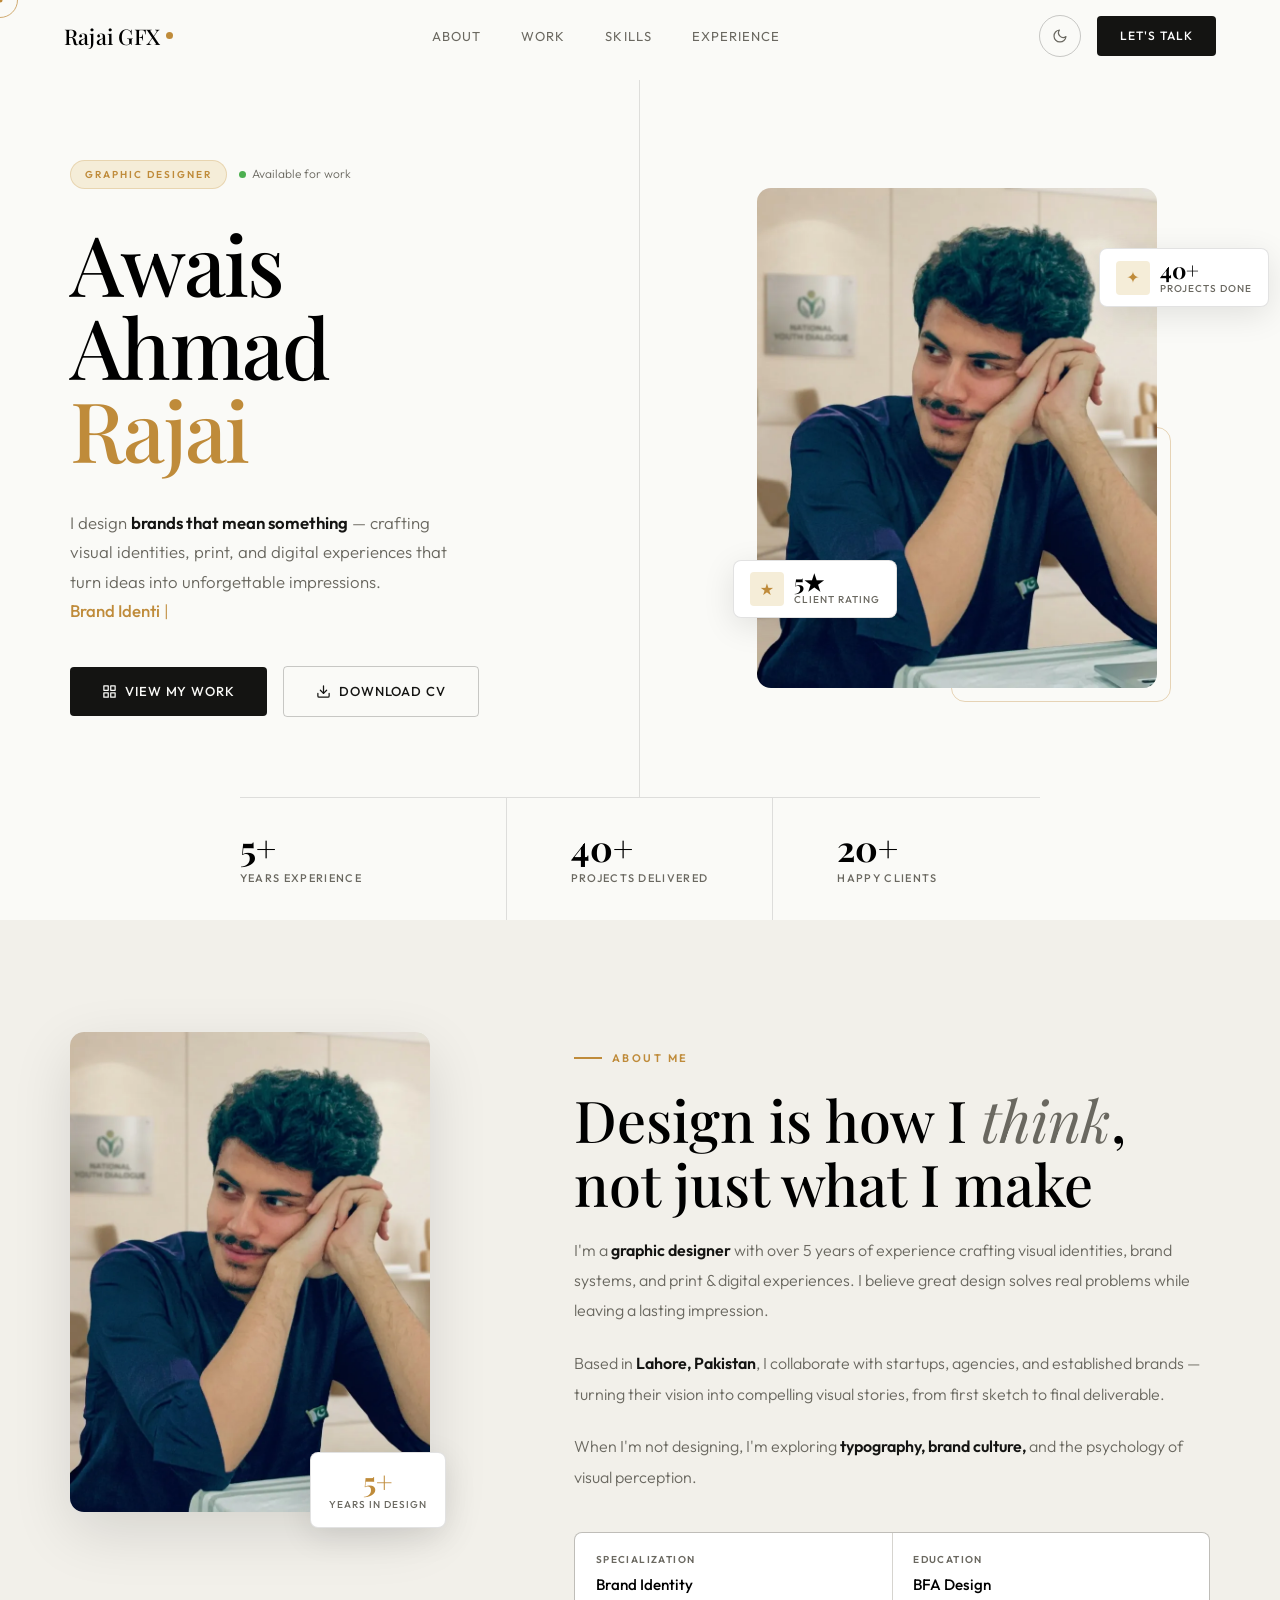
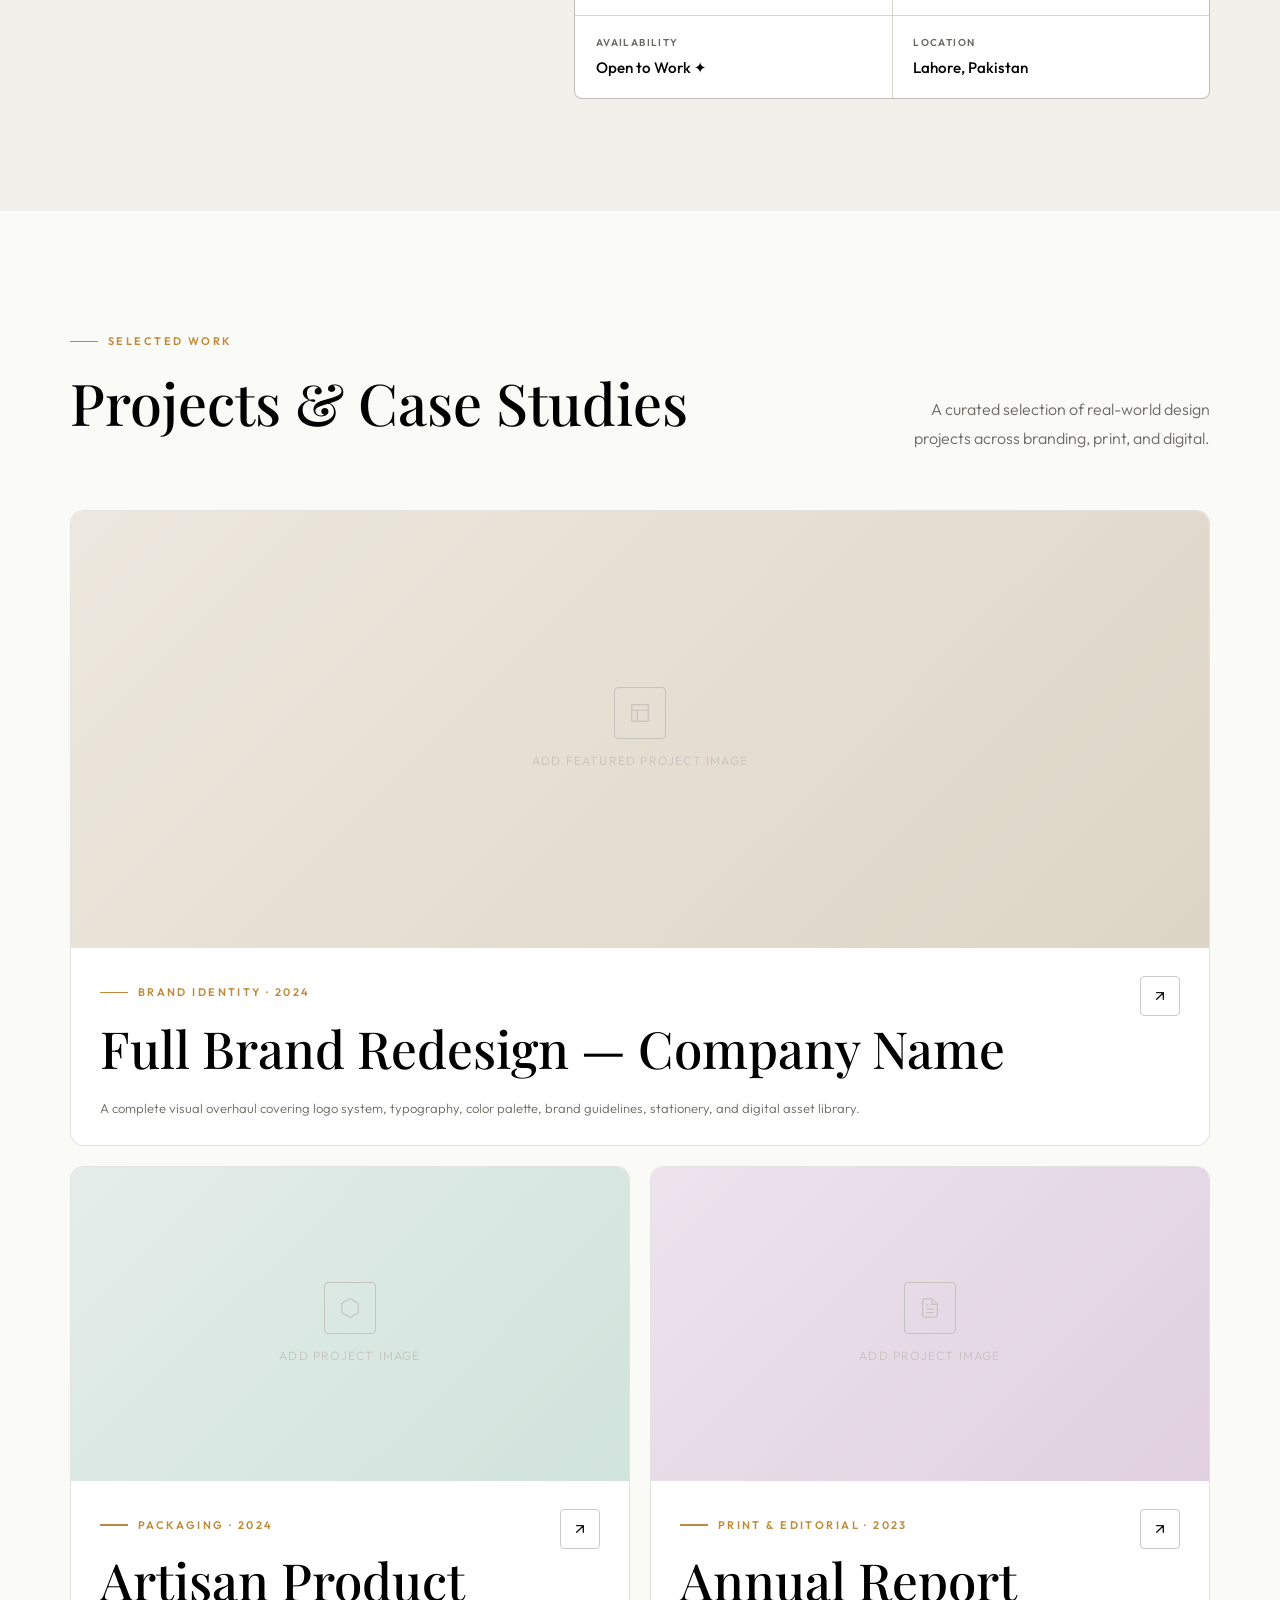
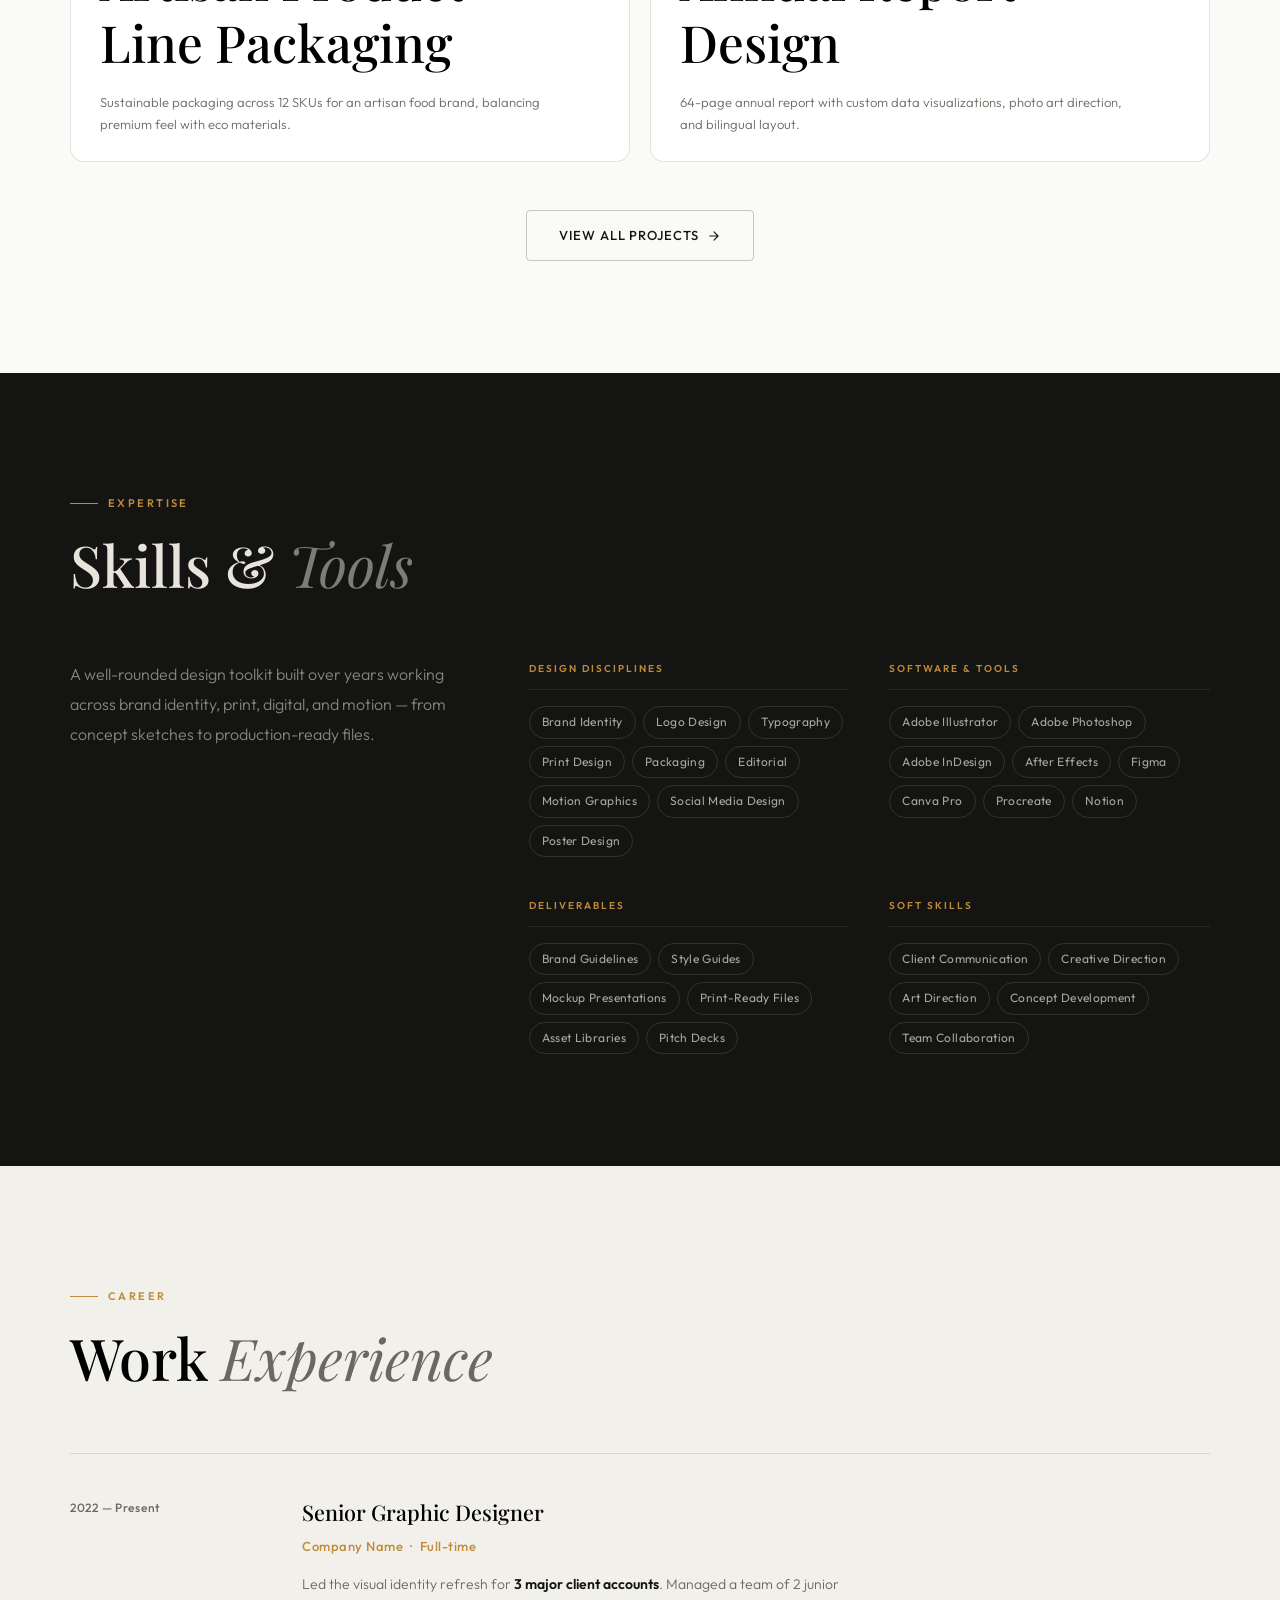
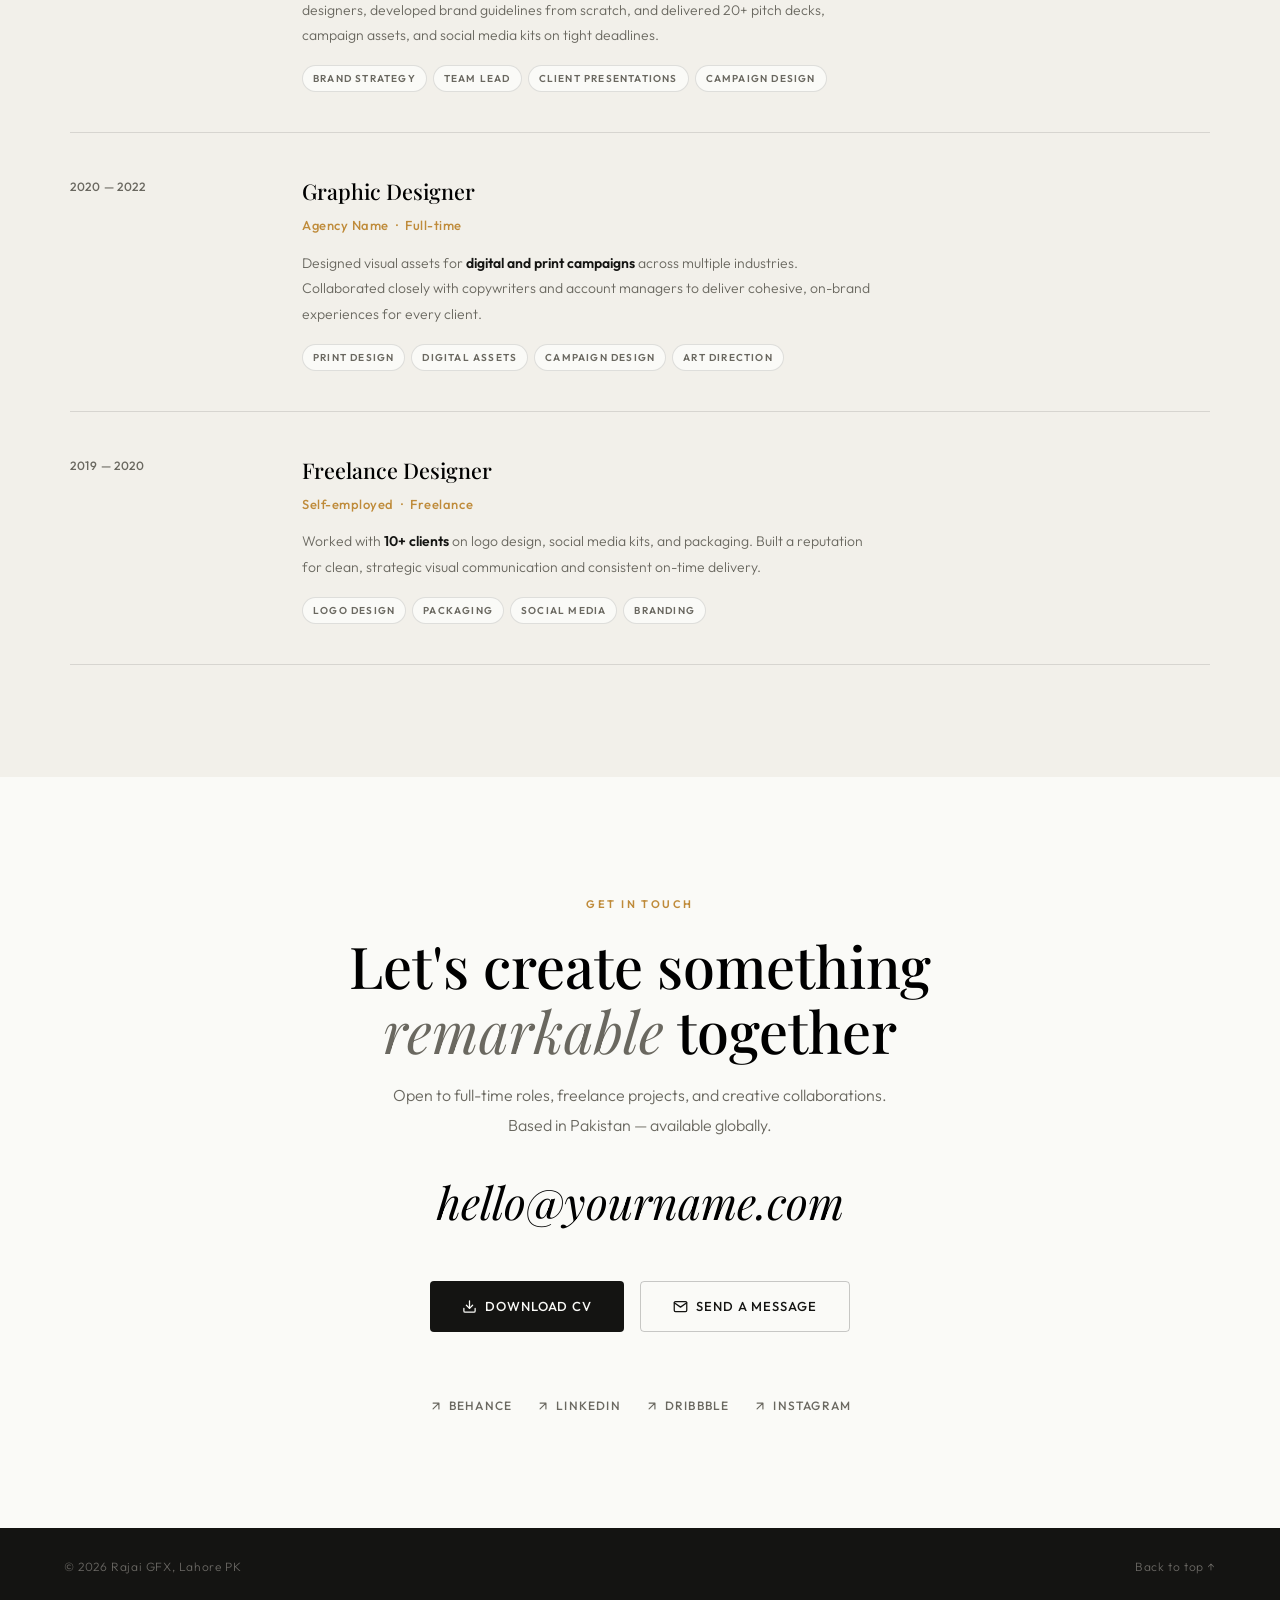
==== commit 13e4d8a7: "Update index.html" ====
--- a/index.html
+++ b/index.html
@@ -147,7 +147,7 @@
 
           <!-- Photo box -->
           <div class="hero-photo-box">
-            <img src="images/hero-img.png" alt="Rajai's Image" style="width:100%;height:100%;object-fit:cover;">
+            <img src="images/hero-img.webp" alt="Rajai's Image" style="width:100%;height:100%;object-fit:cover;">
           </div>
 
           <!-- Floating chip: bottom left -->
@@ -191,7 +191,7 @@
         <!-- Photo -->
         <div class="about-photo-wrap reveal">
           <div class="about-photo-img">
-            <img src="images/hero-img.png" alt="About Your Name" style="width:100%;height:100%;object-fit:cover;">
+            <img src="images/hero-img.webp" alt="About Your Name" style="width:100%;height:100%;object-fit:cover;">
           </div>
           <div class="about-photo-badge">
             <div class="big-num">5+</div>
--- a/css/style.css
+++ b/css/style.css
@@ -305,7 +305,7 @@
 
 .mobile-nav a {
   font-family: var(--serif);
-  font-size: 2.5rem;
+  font-size: 1.8rem;
   font-weight: 400;
   color: var(--ink);
   transition: color var(--transition-fast);
@@ -1393,16 +1393,25 @@
   .hamburger { display: flex; }
   .mobile-nav { display: flex; }
 
+  .hero-grid { padding-top: 40px; }
   .hero-name { font-size: 3rem; }
 
   .projects-grid { grid-template-columns: 1fr; }
   .project-card-featured { grid-column: 1; }
 
-  .hero-stats { grid-template-columns: 1fr 1fr; }
+  .hero-stats { grid-template-columns: 1fr; }
+  .hero-stat-item {
+    padding: 1.5rem 0;
+    border-right: none;
+    border-bottom: 1px solid var(--border);
+    text-align: center;
+  }
+  .hero-stat-item:last-child { border-bottom: none; }
   .hero-stat-item:nth-child(3) {
-    grid-column: 1 / -1;
+    grid-column: 1;
     border-right: none;
-    border-top: 1px solid var(--border);
+    border-top: none;
+    border-bottom: none;
   }
 
   .skills-tool-grid { grid-template-columns: 1fr; gap: 1.8rem; }
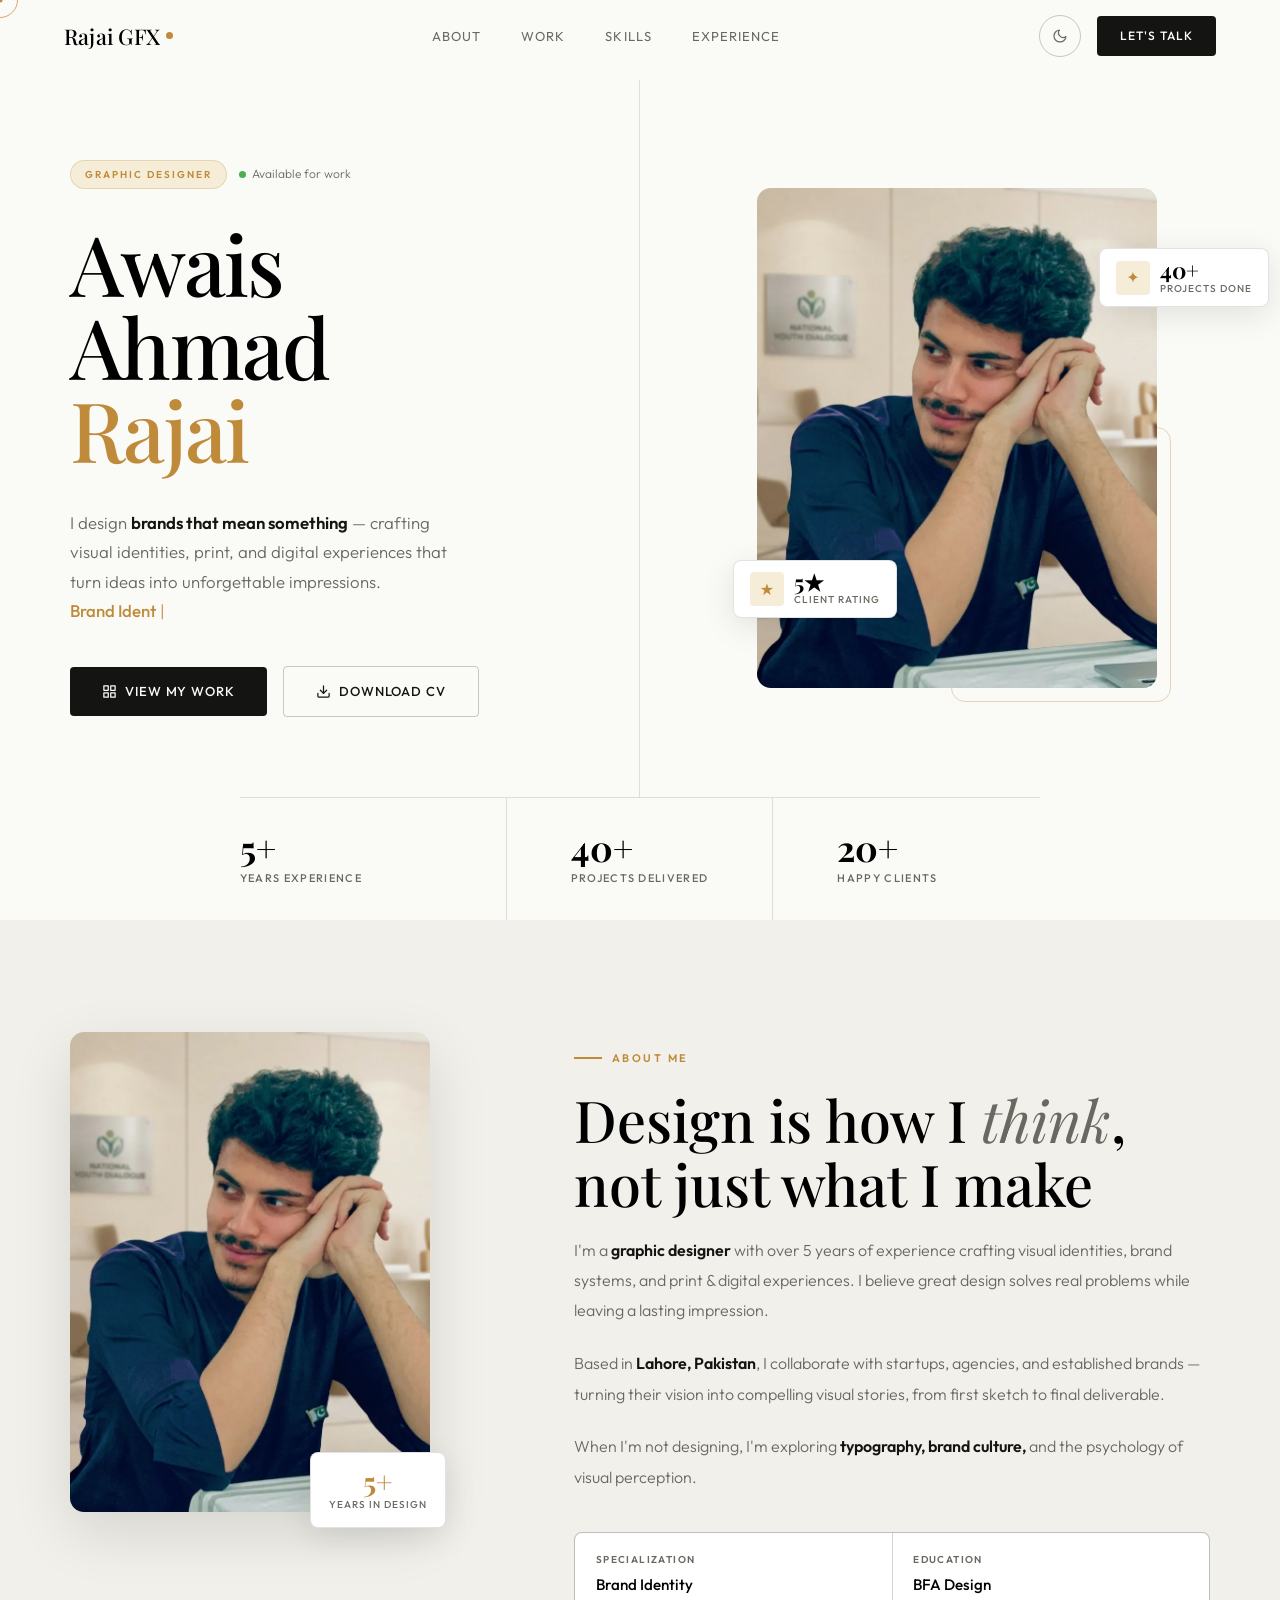
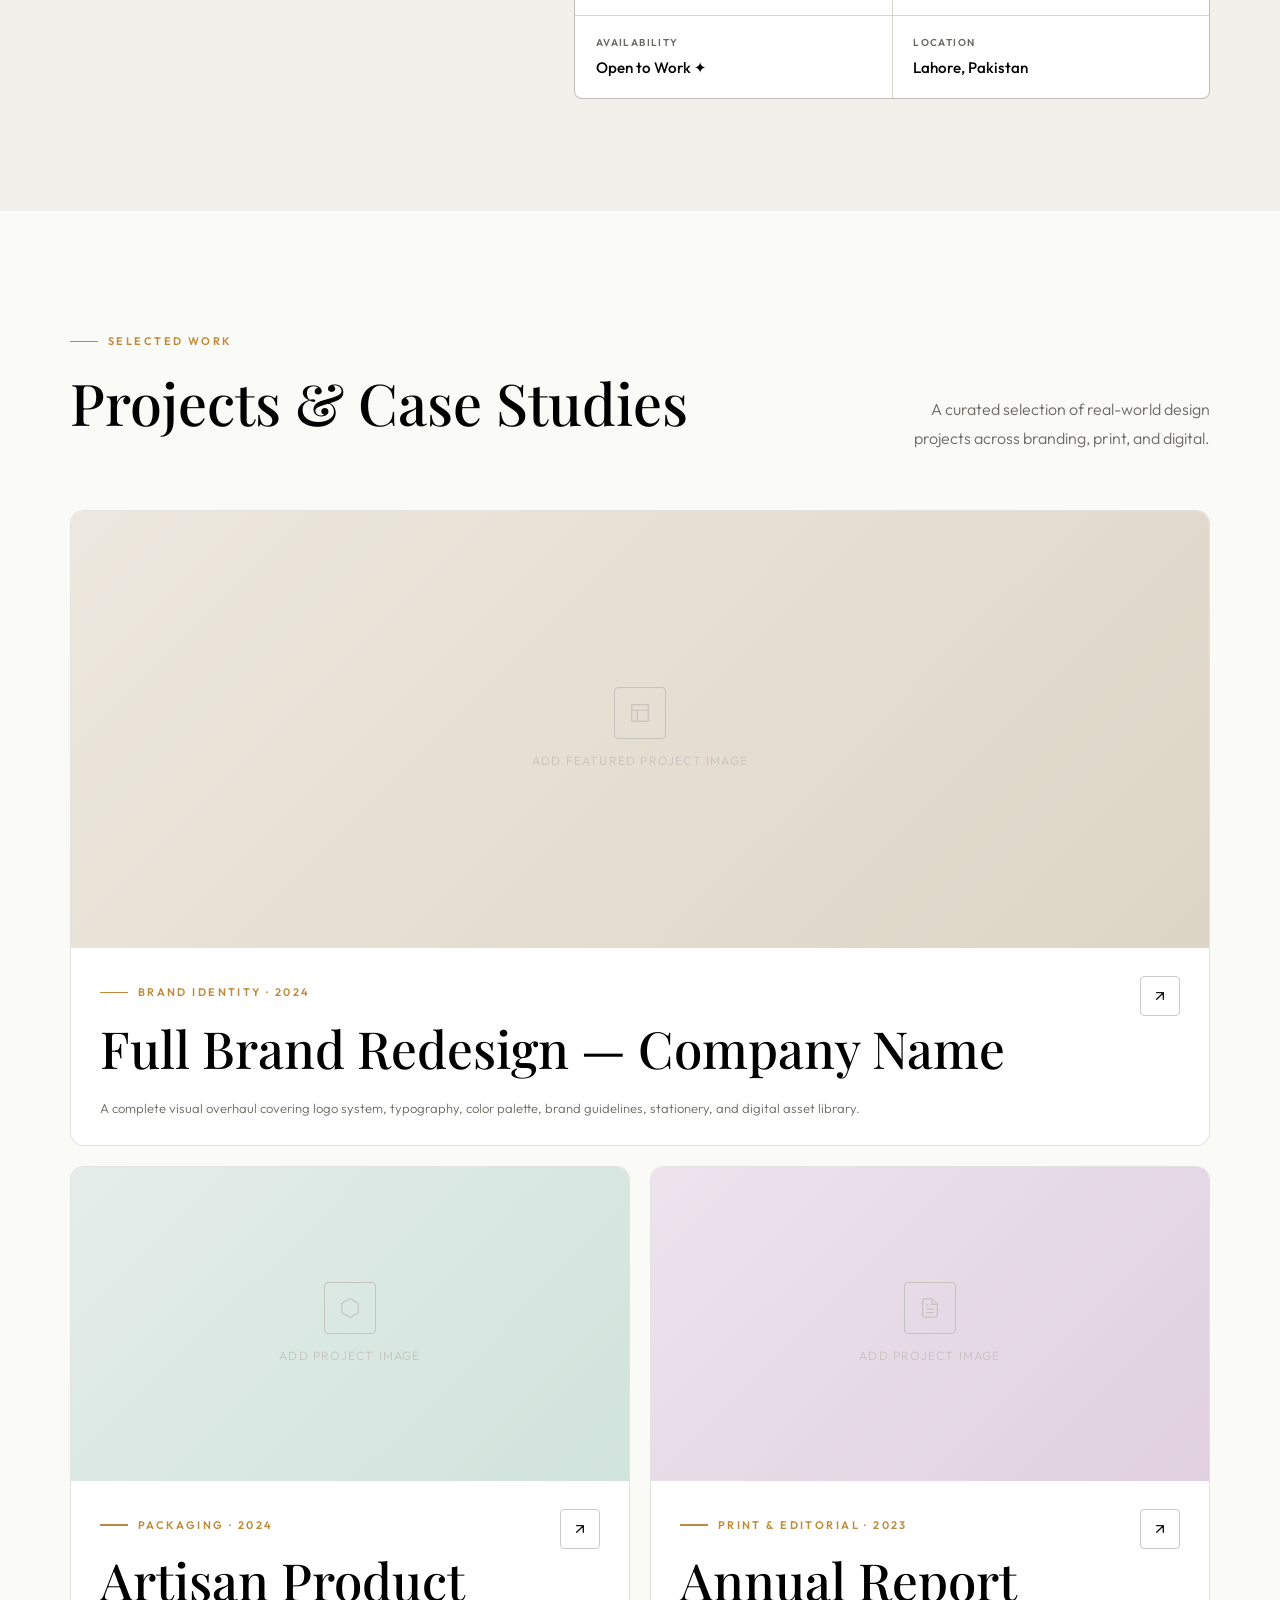
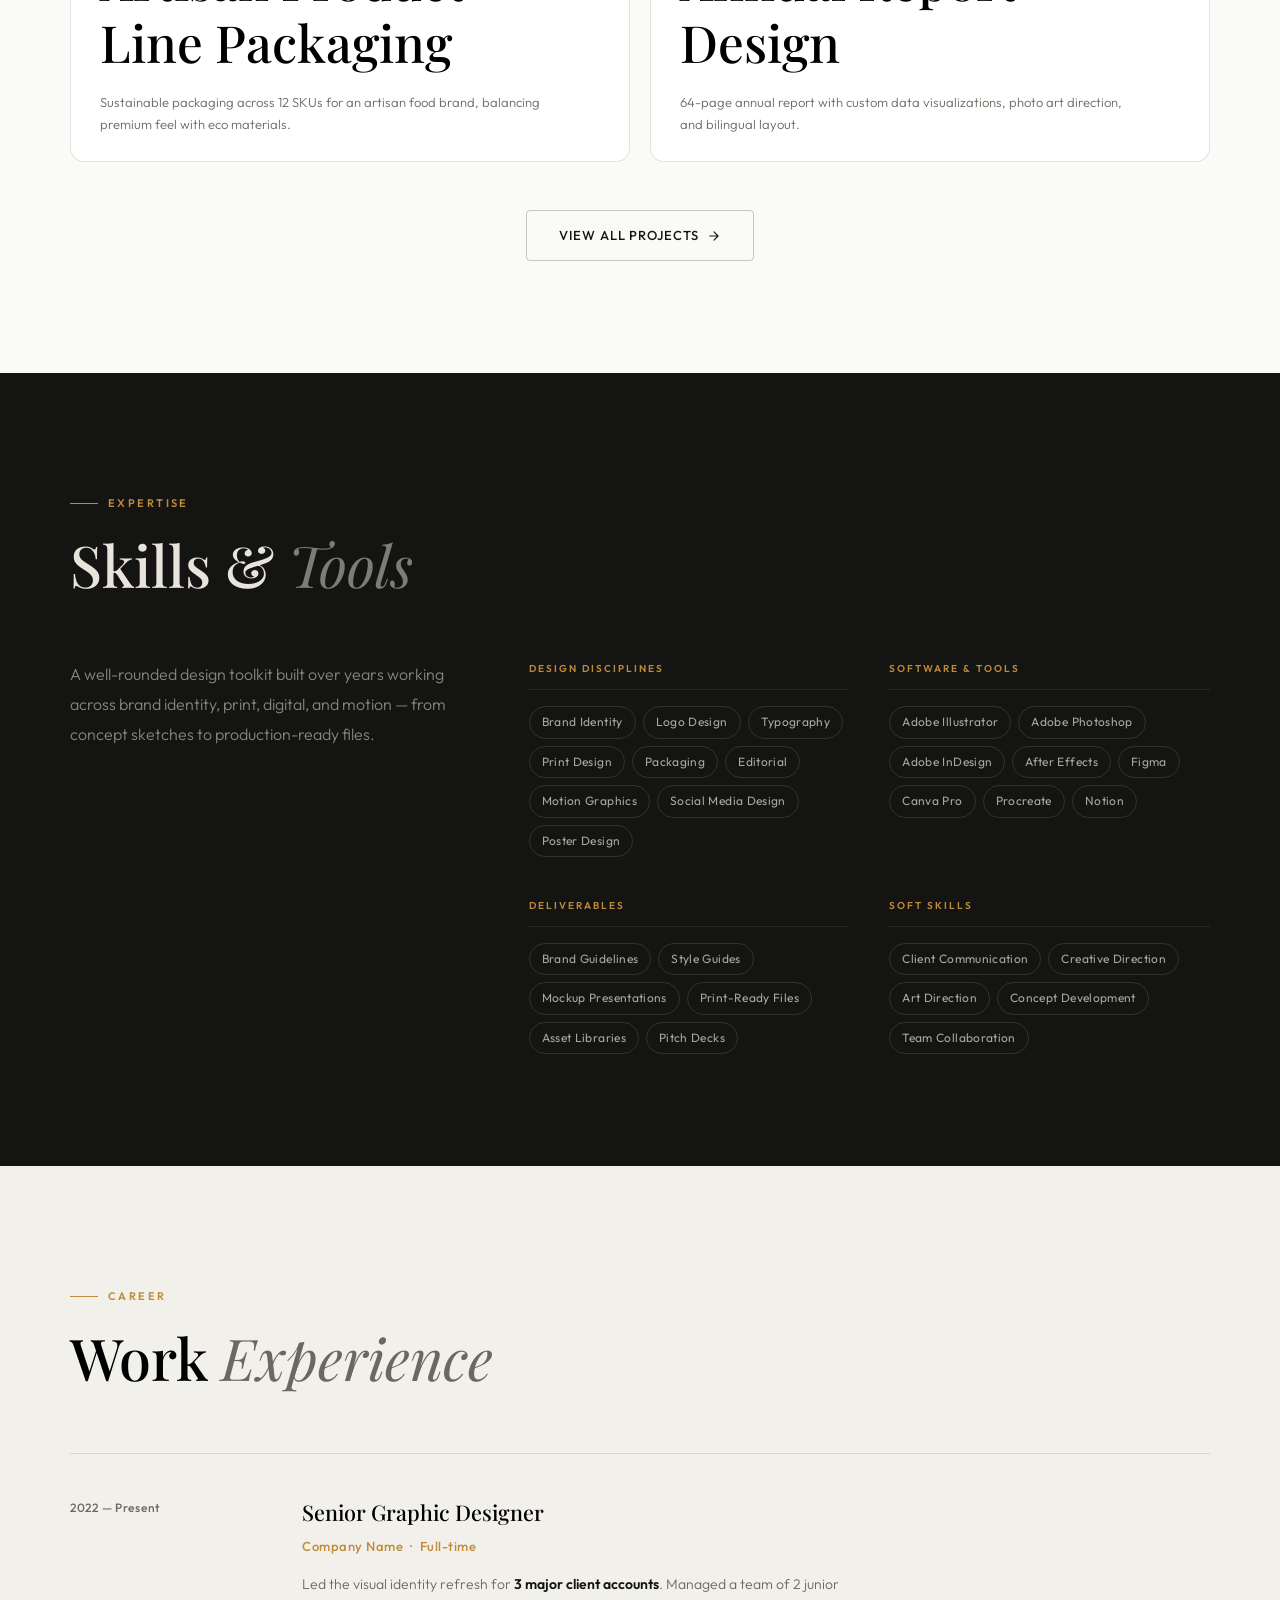
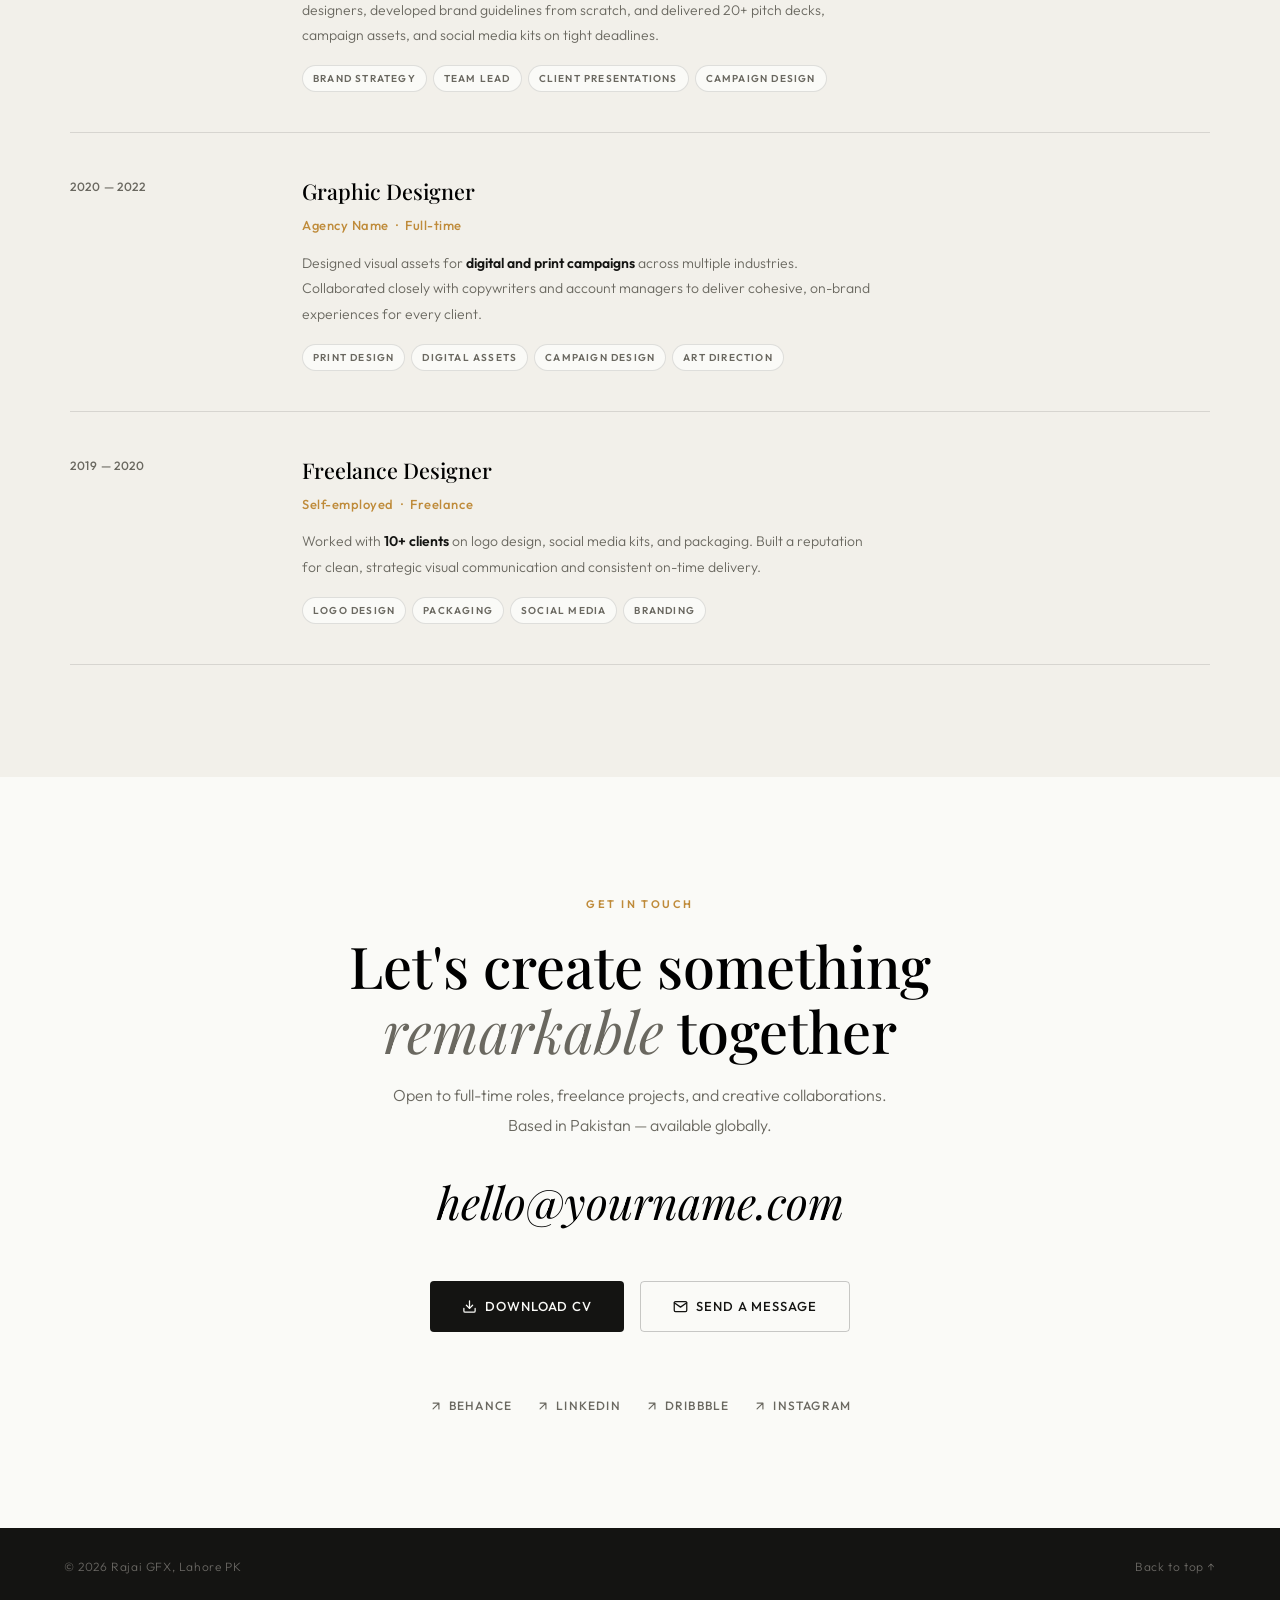
==== commit 7a960aed: "Update index.html" ====
--- a/index.html
+++ b/index.html
@@ -191,7 +191,7 @@
         <!-- Photo -->
         <div class="about-photo-wrap reveal">
           <div class="about-photo-img">
-            <img src="images/hero-img.webp" alt="About Your Name" style="width:100%;height:100%;object-fit:cover;">
+            <img src="images/hero-img.webp" alt="Rajai's Image" style="width:100%;height:100%;object-fit:cover;">
           </div>
           <div class="about-photo-badge">
             <div class="big-num">5+</div>
